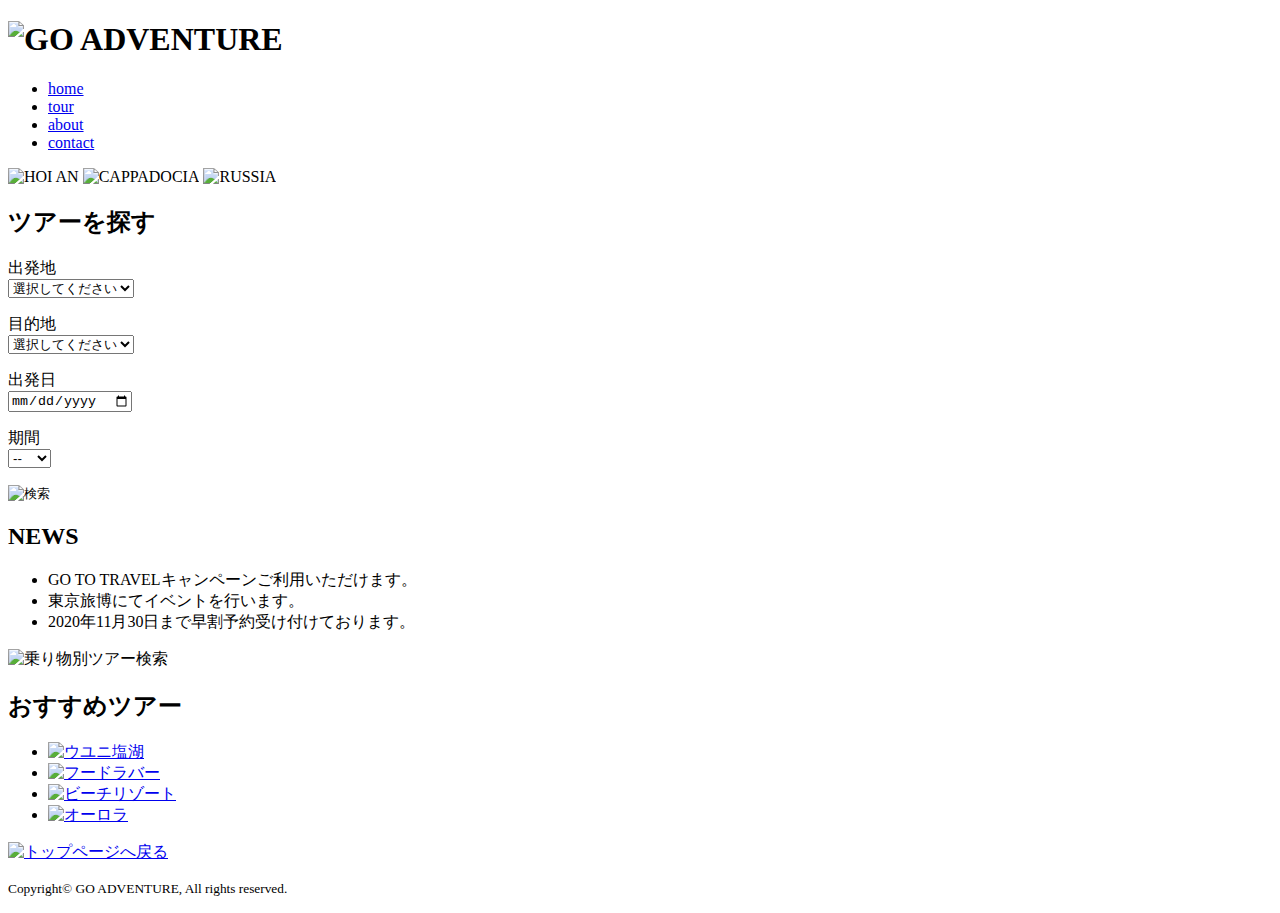
==== index.html @ 37e136d3 "Create index.html" ====
<!DOCTYPE html>
<html lang="ja">
<head>
<meta charset="utf-8">
<meta name="viewport" content="width=device-width,initial-scale=1">
<title>GO ADVENTURE 架空の旅行会社サイト</title>
<link rel="stylesheet" href="css/sample.css">
<link rel="stylesheet" href="https://cdn.jsdelivr.net/bxslider/4.2.12/jquery.bxslider.css">
<script src="https://ajax.googleapis.com/ajax/libs/jquery/3.1.1/jquery.min.js"></script>
<script src="https://cdn.jsdelivr.net/bxslider/4.2.12/jquery.bxslider.min.js"></script>

<script type="text/javascript">
        $(document).ready(function(){
            $('#slider').bxSlider({
                auto: true,
                pause: 5000,
            });
        });
</script>
</head>

<body>
    <header id="page-top">
        <div id="header_box">
            <h1><img src="sampleimage/logo.gif" alt="GO ADVENTURE"></h1>

            <nav>
                <ul class="navigation">
                    <li id="nav_home"><a href="#">home</a></li>
                    <li id="nav_tour"><a href="#">tour</a></li>
                    <li id="nav_about"><a href="#">about</a></li>
                    <li id="nav_contact"><a href="#">contact</a></li>
                </ul>
            </nav>
        </div>
    </header>
    
    <div id="contents">
        <div id="main_area">
            <div id="top">
            <div id="main">
                <div id="slider">
                    <img src="sampleimage/hoian.jpg" alt="HOI AN" id="mypic">
                    <img src="sampleimage/cappadocia.jpg" alt="CAPPADOCIA">
                    <img src="sampleimage/russia.jpg" alt="RUSSIA">
                </div>

               
            </div>
        
            <div id="search_area">
                <form action="#" id="search">
                    <h2>ツアーを探す</h2>
                    <div id="search_section">
                        <p>
                            <label>出発地<br>
                            <select name="departure" class="place_section dep_flight">
                                <option value="">選択してください</option>
                                <option value="tyo">東京</option>
                                <option value="osa">大阪</option>
                                <option value="sap">札幌</option>
                                <option value="hkt">福岡</option>
                            </select></label>
                        </p>
                        <p>
                            <label>目的地<br>
                            <select name="destination" class="place_section arrival_flight">
                                <option value="">選択してください</option>
                                <option value="a">アジア</option>
                                <option value="b">アメリカ</option>
                                <option value="c">ヨーロッパ</option>
                                <option value="d">アフリカ</option>
                            </select></label>
                        </p>
                        <p>
                            <label>出発日<br>
                            <input type="date">
                            </label>
                        </p>
                        <p>
                            <label>期間<br>
                            <select name="term" class="term_section">
                                <option value="">--</option>
                                <option value="1">1日</option>
                                <option value="2">2日</option>
                                <option value="3">3日</option>
                                <option value="4">4日</option>
                            </select>
                            </label>
                        </p>
                        <p class="search_button">
                            <input type="image" src="sampleimage/kensaku.png" alt="検索" width="130">
                        </p>
                    </div>
                </form>
            </div>
            </div>
        </div>
            <div id="information">
                <div id="info_box">
                 <section id="news">
                        <h2>NEWS</h2>
                        <ul id="news_info">
                            <li>GO TO TRAVELキャンペーンご利用いただけます。</li>
                            <li>東京旅博にてイベントを行います。</li>
                            <li>2020年11月30日まで早割予約受け付けております。</li>
                        </ul>
                    </section>
                    <aside>
                        <img src="sampleimage/icon.png" alt="乗り物別ツアー検索">
                    </aside>
                </div>
            </div>
                
        
            
            <div id="recommend">
                <div id="recommend_box">
                <section class="info">
                    <h2>おすすめツアー</h2>
                    <ul class="tours">
                        <li><a href="#"><img src="sampleimage/uyuni.jpg" alt="ウユニ塩湖"></a></li>
                        <li><a href="#"><img src="sampleimage/food.jpg" alt="フードラバー"></a></li>
                        <li><a href="#"><img src="sampleimage/beach.jpg" alt="ビーチリゾート"></a></li>
                        <li><a href="#"><img src="sampleimage/aurora.jpg" alt="オーロラ"></a></li>
                    </ul>
                </section>
                </div>
            </div>
            
        
    </div>
    
    <footer>
        <div class="footer_box">
            <p class="button_right"><a href="#page-top"><img src="sampleimage/pagetop.png" alt="トップページへ戻る"></a></p>
            <p class="copyright"><small>Copyright&copy; GO ADVENTURE, All rights reserved.</small></p>
        </div>
    </footer> 
</body>
</html>
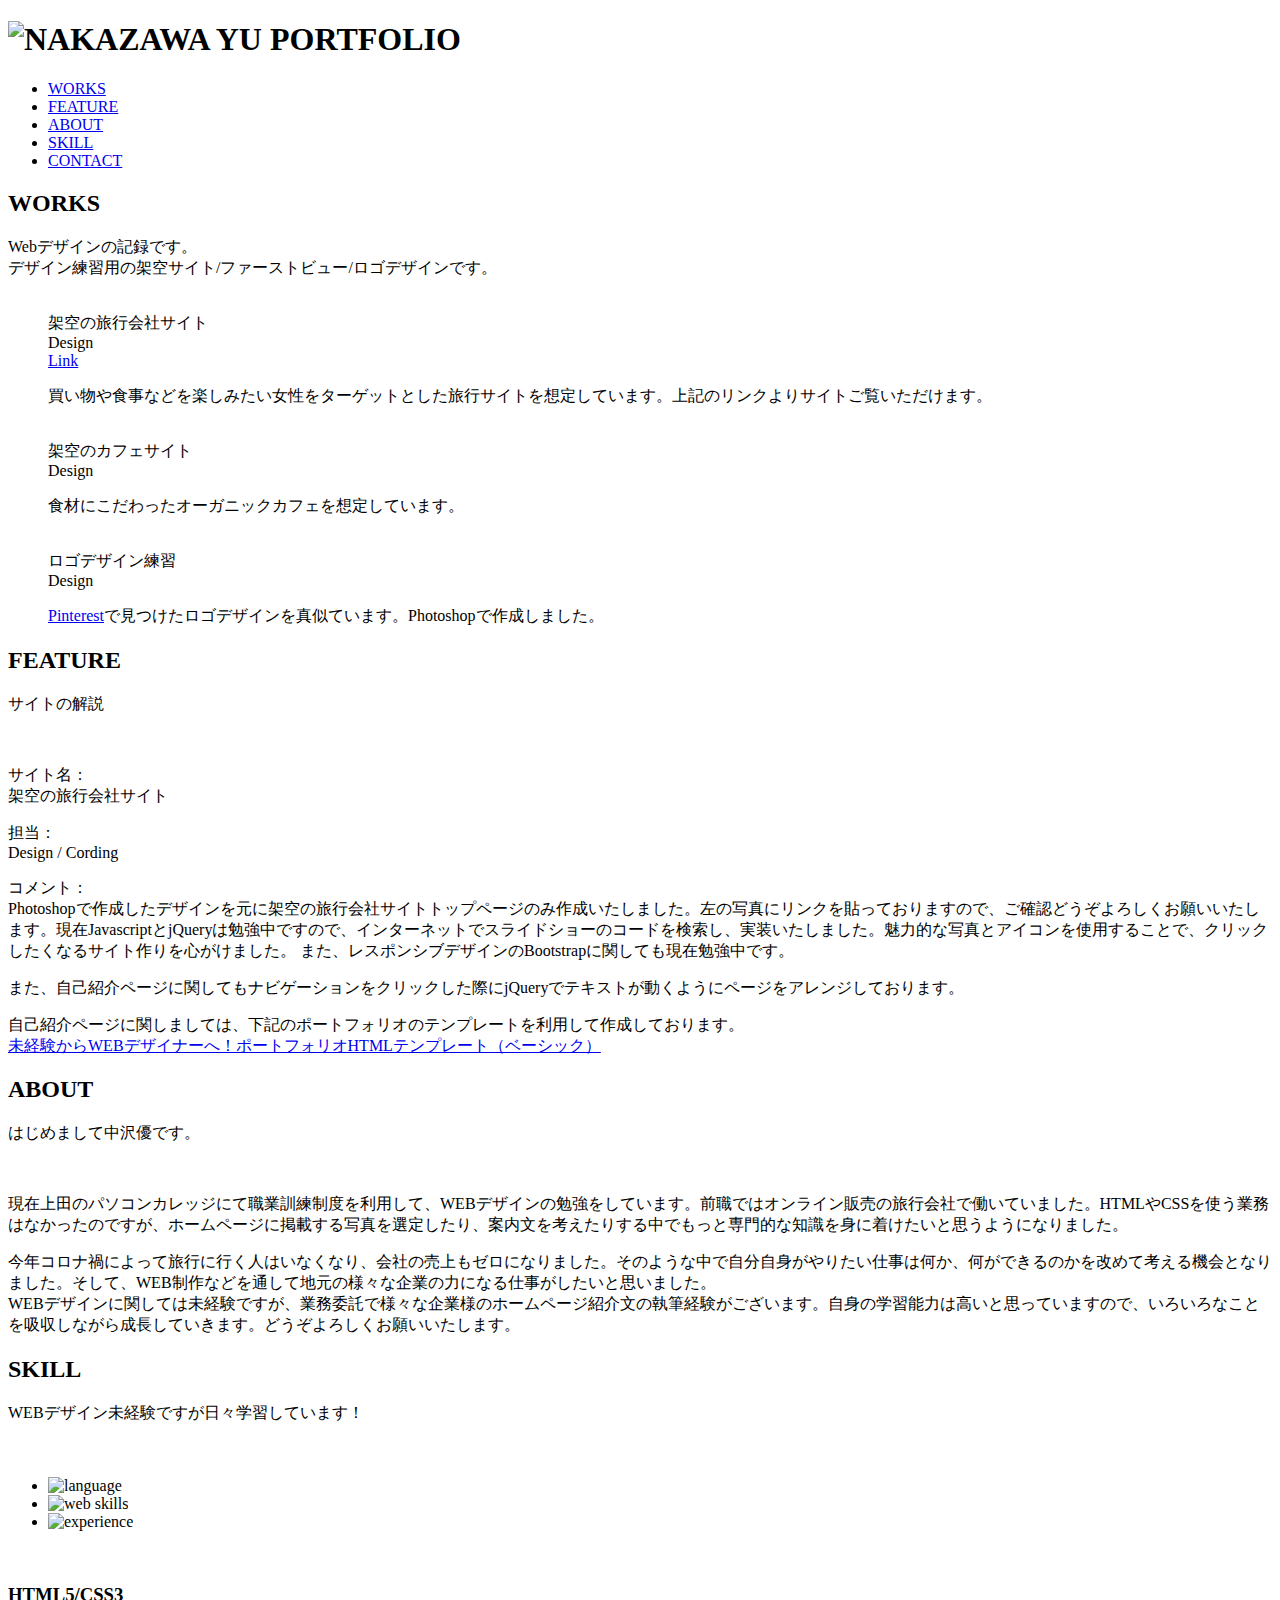
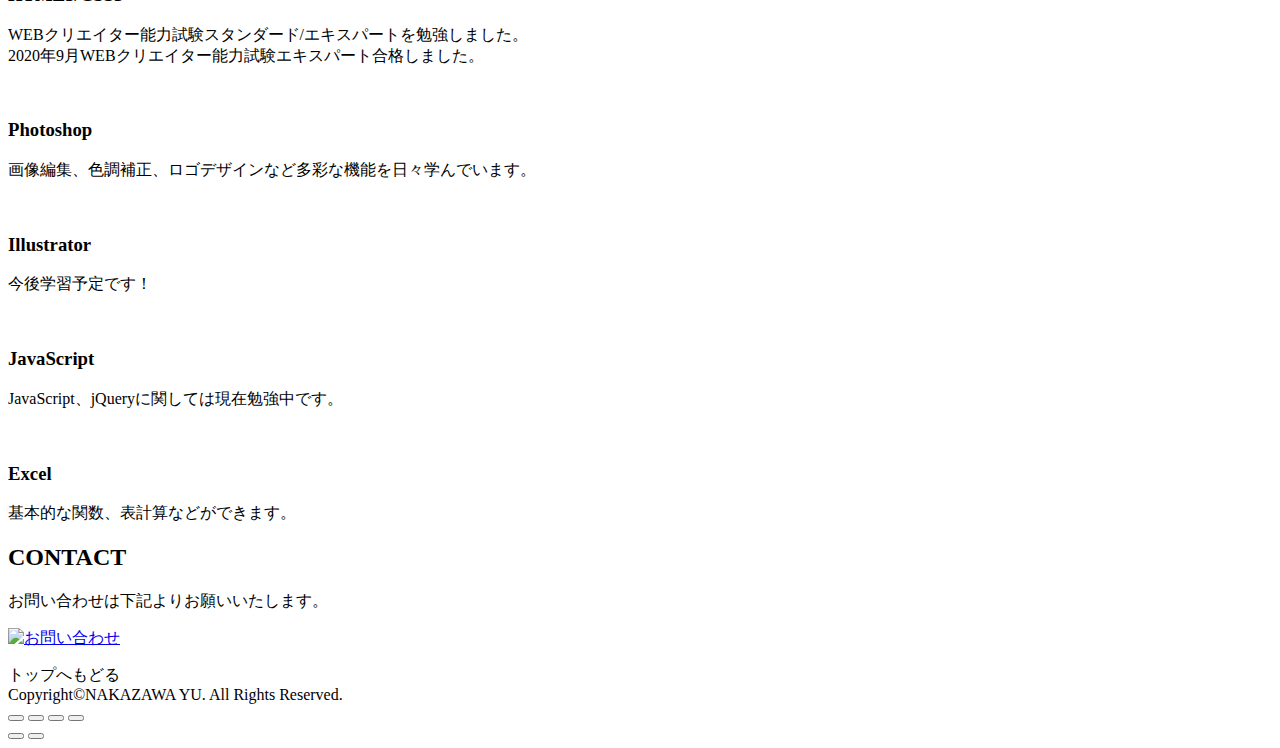
==== commit 5b9c47f8: "Create index.html" ====
--- a/index.html
+++ b/index.html
@@ -1,141 +1,373 @@
 <!DOCTYPE html>
-<html lang="ja">
+<html>
 <head>
-<meta charset="utf-8">
-<meta name="viewport" content="width=device-width,initial-scale=1">
-<title>GO ADVENTURE 架空の旅行会社サイト</title>
-<link rel="stylesheet" href="css/sample.css">
-<link rel="stylesheet" href="https://cdn.jsdelivr.net/bxslider/4.2.12/jquery.bxslider.css">
-<script src="https://ajax.googleapis.com/ajax/libs/jquery/3.1.1/jquery.min.js"></script>
-<script src="https://cdn.jsdelivr.net/bxslider/4.2.12/jquery.bxslider.min.js"></script>
-
-<script type="text/javascript">
-        $(document).ready(function(){
-            $('#slider').bxSlider({
-                auto: true,
-                pause: 5000,
-            });
-        });
-</script>
+  <meta charset="utf-8">
+  <meta name="viewport" content="width=device-width,initial-scale=1.0,user-scalable=no">
+  <meta property='og:type' content='website'>
+  <meta property='og:title' content='NAKAZAWA YU ポートフォリオ'>
+  <meta property='og:url' content='URLが入る'>
+  <meta property='og:description' content='NAKAZAWA YUのポートフォリオサイトです！'>
+  <meta property="og:image" content="img/ogp.png">
+  <meta name="description" content="NAKAZAWA YUのポートフォリオサイトです！" />
+  <title>NAKAZAWA YUのポートフォリオです</title>
+  <link href="https://fonts.googleapis.com/css?family=Open+Sans:700" rel="stylesheet">
+  <link href="css/reset.css" media="all" rel="stylesheet" type="text/css" />
+  <link href="css/photoswipe/photoswipe.css" media="all" rel="stylesheet" type="text/css" />
+  <link href="css/photoswipe/default-skin/default-skin.css" media="all" rel="stylesheet" type="text/css" />
+  <link href="css/style.css" media="all" rel="stylesheet" type="text/css" />
+  <link rel="shortcut icon" href="img/favicon.ico" />
+  <link rel=”canonical” href=”URLが入る” />
 </head>
 
 <body>
-    <header id="page-top">
-        <div id="header_box">
-            <h1><img src="sampleimage/logo.gif" alt="GO ADVENTURE"></h1>
-
-            <nav>
-                <ul class="navigation">
-                    <li id="nav_home"><a href="#">home</a></li>
-                    <li id="nav_tour"><a href="#">tour</a></li>
-                    <li id="nav_about"><a href="#">about</a></li>
-                    <li id="nav_contact"><a href="#">contact</a></li>
-                </ul>
-            </nav>
-        </div>
+  <div class="wrapper">
+    
+    <!-- .header -->
+    <header class="header">
+      <h1 class="logo">
+        <img src="img/portforio%20(1).jpg" alt="NAKAZAWA YU PORTFOLIO">
+      </h1>
+<!--
+        <div class="logo-title">TARYAMADA</div>
+        <div class="logo-subtitle">PORTFOLIO</div>
+-->
+      
     </header>
+    <!-- /.header -->
+
+    <!-- .gnav -->
+    <nav class="gnav" class="fixed">
+      <ul class="gnav-list">
+        <li class="gnav-item"><a class="gnav-link" href="#works-section" onclick="callTa('#works-section');">WORKS</a></li>
+        <li class="gnav-item"><a class="gnav-link" href="#feature-section" onclick="callTa('#feature-section');">FEATURE</a></li>
+        <li class="gnav-item"><a class="gnav-link" href="#about-section" onclick="callTa('#about-section');">ABOUT</a></li>
+        <li class="gnav-item"><a class="gnav-link" href="#skill-section" onclick="callTa('#skill-section');">SKILL</a></li>
+        <li class="gnav-item"><a class="gnav-link" href="#contact-section" onclick="callTa('#contact-section');">CONTACT</a></li>
+      </ul>
+    </nav>
+    <!-- /.gnav -->
+
     
-    <div id="contents">
-        <div id="main_area">
-            <div id="top">
-            <div id="main">
-                <div id="slider">
-                    <img src="sampleimage/hoian.jpg" alt="HOI AN" id="mypic">
-                    <img src="sampleimage/cappadocia.jpg" alt="CAPPADOCIA">
-                    <img src="sampleimage/russia.jpg" alt="RUSSIA">
-                </div>
-
-               
-            </div>
+<!--    <main class="content">-->
+
+      <!-- .works-section -->
+      <section class="works-section section" id="works-section">
+        <div class="inner">
+          <div class="section-heading">
+            <h2 class="heading-primary">WORKS</h2>
+          </div>
+          <div class="section-lead">
+            <p>Webデザインの記録です。<br>デザイン練習用の架空サイト/ファーストビュー/ロゴデザインです。</p>
+          </div>
+          <div class="section-body works">
+            <div class="works-list js-my-gallery">
+              <figure class="works-item">
+                <a href="img/works/design_1.jpg" data-size="1360x768" class="works-image-wrapper works-link hover-action">
+                  <img class="works-image lazyload fadein" src="img/placeholder4x3.png" data-src="img/works/design_1.jpg" 
+                    alt="" />
+                </a>
+                <figcaption class="works-body">
+                  <div class="works-title">架空の旅行会社サイト</div>
+                  <div class="works-text">Design</div>
+                   <div class="works-url"><a class="works-url-link" href="sample.html" target="_blank">Link</a>
+                  </div>
+                  <p>買い物や食事などを楽しみたい女性をターゲットとした旅行サイトを想定しています。上記のリンクよりサイトご覧いただけます。</p>
+                </figcaption>
+              </figure>
+              <figure class="works-item">
+                <a href="img/works/design_2.jpg" data-size="1360x768"
+                  class="works-image-wrapper works-link hover-action">
+                  <img class="works-image lazyload fadein" src="img/placeholder4x3.png"
+                    data-src="img/works/design_2.jpg" alt="" />
+                </a>
+                <figcaption class="works-body">
+                  <div class="works-title">架空のカフェサイト</div>
+                  <div class="works-text">Design</div>
+                  <p>食材にこだわったオーガニックカフェを想定しています。</p>
+                </figcaption>
+              </figure>
+              <figure class="works-item">
+                <a href="img/works/logo-design.png" data-size="2000x2000"
+                  class="works-image-wrapper works-link hover-action">
+                  <img class="works-image lazyload fadein" src="img/placeholder4x3.png"
+                    data-src="img/works/logo-design.png" alt="" />
+                </a>
+                <figcaption class="works-body">
+                  <div class="works-title">ロゴデザイン練習</div>
+                  <div class="works-text">Design</div>
+                  <p><a href="https://www.pinterest.jp/pin/800796377486354949/" target="_blank">Pinterest</a>で見つけたロゴデザインを真似ています。Photoshopで作成しました。</p>
+                </figcaption>
+              </figure>
+              
+            </div>
+          </div>
+        </div>
+      </section>
+      <!-- /.works-section -->
+
+      <!-- .feature-section -->
+      <section class="feature-section section" id="feature-section">
+        <div class="inner">
+          <div class="section-heading">
+            <h2 class="heading-primary">FEATURE</h2>
+          </div>
+          <div class="section-lead">
+            <p>サイトの解説</p>
+          </div>
+          <div class="section-body feature">
+            <div class="feature-item">
+              <div class="feature-image-wrapper">
+                  <a href="sample.html" target="_blank" class="hover-action">
+                  <img clas="feature-image"
+                       src="img/feature/featurecaption.jpg" alt=""></a>
+              </div>
+              <div class="feature-body">
+                <p>
+                  <span class="text-bold">サイト名：</span><br>架空の旅行会社サイト</p>
+                <p><span class="text-bold">担当：</span><br>Design / Cording </p>
+                <p><span class="text-bold">コメント：</span><br>
+                    Photoshopで作成したデザインを元に架空の旅行会社サイトトップページのみ作成いたしました。左の写真にリンクを貼っておりますので、ご確認どうぞよろしくお願いいたします。現在JavascriptとjQueryは勉強中ですので、インターネットでスライドショーのコードを検索し、実装いたしました。魅力的な写真とアイコンを使用することで、クリックしたくなるサイト作りを心がけました。
+                    また、レスポンシブデザインのBootstrapに関しても現在勉強中です。</p>
+                <p>また、自己紹介ページに関してもナビゲーションをクリックした際にjQueryでテキストが動くようにページをアレンジしております。</p>
+                    
+                <p>自己紹介ページに関しましては、下記のポートフォリオのテンプレートを利用して作成しております。
+                <br>
+                <a class="template" href="https://webdesigner-go.com/template/portfolio-02/" target="_blank">未経験からWEBデザイナーへ！ポートフォリオHTMLテンプレート（ベーシック）</a></p>
+              </div>
+            </div>
+          </div>
+        </div>
+      </section>
+      <!-- /.feature-section -->
+
+      <!-- .about-section -->
+      <section class="about-section section" id="about-section">
+        <div class="inner">
+          <div class="section-heading">
+            <h2 class="heading-primary">ABOUT</h2>
+          </div>
+          <div class="section-lead">
+            <p>はじめまして中沢優です。</p>
+          </div>
+          <div class="section-body about">
+            <div class="about-item">
+              <div class="about-image-wrapper">
+                <img class="about-image lazyload fadein" data-src="img/about/about.jpg" alt="">
+              </div>
+              <div class="about-body">
+                <p>現在上田のパソコンカレッジにて職業訓練制度を利用して、WEBデザインの勉強をしています。前職ではオンライン販売の旅行会社で働いていました。HTMLやCSSを使う業務はなかったのですが、ホームページに掲載する写真を選定したり、案内文を考えたりする中でもっと専門的な知識を身に着けたいと思うようになりました。</p>
+                <p>今年コロナ禍によって旅行に行く人はいなくなり、会社の売上もゼロになりました。そのような中で自分自身がやりたい仕事は何か、何ができるのかを改めて考える機会となりました。そして、WEB制作などを通して地元の様々な企業の力になる仕事がしたいと思いました。<br>WEBデザインに関しては未経験ですが、業務委託で様々な企業様のホームページ紹介文の執筆経験がございます。自身の学習能力は高いと思っていますので、いろいろなことを吸収しながら成長していきます。どうぞよろしくお願いいたします。</p>
+              </div>
+            </div>
+          </div>
+        </div>
+      </section>
+      <!-- /.about-section -->
+
+      <!-- .skill-section -->
+      <section class="skill-section section" id="skill-section">
+        <div class="inner">
+          <div class="section-heading">
+            <h2 class="heading-primary">SKILL</h2>
+          </div>
+          <div class="section-lead">
+            <p>WEBデザイン未経験ですが日々学習しています！</p>
+        　<ul class="skillnote">
+            <li><img src="img/skill/skill_language.png" alt="language" width="300" height="473"></li>
+            <li><img src="img/skill/skill_web2.png" alt="web skills" width="300" height="473"></li>
+            <li><img src="img/skill/skill_experience.png" alt="experience" width="300" height="473"></li>
+          </ul>
+          </div>
+          <div class="section-body skill">
+            <div class="skill-list">
+              <div class="skill-item">
+                <div class="skill-image-wrapper">
+                  <img class="skill-image" src="img/skill/html.gif" alt="">
+                </div>
+                <div class="skill-body">
+                  <h3 class="skill-title">HTML5/CSS3</h3>
+                  <div class="skill-rating rating">
+                    <div class="rate rate2"></div>
+                  </div>
+                  <p>WEBクリエイター能力試験スタンダード/エキスパートを勉強しました。<br>2020年9月WEBクリエイター能力試験エキスパート合格しました。</p>
+                </div>
+              </div>
+             
+              <div class="skill-item">
+                <div class="skill-image-wrapper">
+                  <img class="skill-image" src="img/skill/ps.gif" alt="">
+                </div>
+                <div class="skill-body">
+                  <h3 class="skill-title">Photoshop</h3>
+                  <div class="skill-rating rating">
+                    <div class="rate rate3"></div>
+                  </div>
+                  <p>画像編集、色調補正、ロゴデザインなど多彩な機能を日々学んでいます。</p>
+                </div>
+              </div>
+              <div class="skill-item">
+                <div class="skill-image-wrapper">
+                  <img class="skill-image" src="img/skill/ai.gif" alt="">
+                </div>
+                <div class="skill-body">
+                  <h3 class="skill-title">Illustrator</h3>
+                  <div class="skill-rating rating">
+                    <div class="rate rate0"></div>
+                  </div>
+                  <p>今後学習予定です！</p>
+                </div>
+              </div>
+              <div class="skill-item">
+                <div class="skill-image-wrapper">
+                  <img class="skill-image" src="img/skill/js.gif" alt="">
+                </div>
+                <div class="skill-body">
+                  <h3 class="skill-title">JavaScript</h3>
+                  <div class="skill-rating rating">
+                    <div class="rate rate0"></div>
+                  </div>
+                  <p>JavaScript、jQueryに関しては現在勉強中です。</p>
+                </div>
+              </div>
+              <div class="skill-item">
+                <div class="skill-image-wrapper">
+                  <img class="skill-image" src="img/skill/excel.gif" alt="">
+                </div>
+                <div class="skill-body">
+                  <h3 class="skill-title">Excel</h3>
+                  <div class="skill-rating rating">
+                    <div class="rate rate3"></div>
+                  </div>
+                  <p>基本的な関数、表計算などができます。</p>
+                </div>
+              </div>
+            </div>
+          </div>
+        </div>
+      </section>
+      <!-- /.skill-section -->
+
+      <!-- .contact-section -->
+      <section class="contact-section section" id="contact-section">
+<!--        <div class="inner">-->
+          <div class="section-heading">
+            <h2 class="heading-primary">CONTACT</h2>
+          </div>
+          <div class="section-lead">
+            <p>お問い合わせは下記よりお願いいたします。</p>
+          </div>
+          <div class="contact-body contact">
+            <p><a href="contact.html" target="_blank"><img src="img/contact/mail.gif" alt="お問い合わせ" class="contact-item"></a></p>
+         </div>
+      </section>
+      <!-- /.contact-section -->
+
+
+    <!-- .footer -->
+    <footer class="footer">
+      <div class="page-top" id="js-page-top">
+        トップへもどる
+      </div>
+      <div class="inner">
+        <div class="copyright">Copyright&copy;NAKAZAWA YU. All Rights Reserved.</div>
+      </div>
+    </footer>
+    <!-- /.footer -->
+
+
+  <!-- 下記はPhotoswipeプラグイン用 -->
+  <!-- Root element of PhotoSwipe. Must have class pswp. -->
+  <div class="pswp" tabindex="-1" role="dialog" aria-hidden="true">
+
+    <!-- Background of PhotoSwipe.
+       It's a separate element as animating opacity is faster than rgba(). -->
+    <div class="pswp__bg"></div>
+
+    <!-- Slides wrapper with overflow:hidden. -->
+    <div class="pswp__scroll-wrap">
+
+      <!-- Container that holds slides.
+          PhotoSwipe keeps only 3 of them in the DOM to save memory.
+          Don't modify these 3 pswp__item elements, data is added later on. -->
+      <div class="pswp__container">
+        <div class="pswp__item"></div>
+        <div class="pswp__item"></div>
+        <div class="pswp__item"></div>
+      </div>
+
+      <!-- Default (PhotoSwipeUI_Default) interface on top of sliding area. Can be changed. -->
+      <div class="pswp__ui pswp__ui--hidden">
+
+        <div class="pswp__top-bar">
+
+          <!--  Controls are self-explanatory. Order can be changed. -->
+
+          <div class="pswp__counter"></div>
+
+          <button class="pswp__button pswp__button--close" title="Close (Esc)"></button>
+
+          <button class="pswp__button pswp__button--share" title="Share"></button>
+
+          <button class="pswp__button pswp__button--fs" title="Toggle fullscreen"></button>
+
+          <button class="pswp__button pswp__button--zoom" title="Zoom in/out"></button>
+
+          <!-- Preloader demo https://codepen.io/dimsemenov/pen/yyBWoR -->
+          <!-- element will get class pswp__preloader--active when preloader is running -->
+          <div class="pswp__preloader">
+            <div class="pswp__preloader__icn">
+              <div class="pswp__preloader__cut">
+                <div class="pswp__preloader__donut"></div>
+              </div>
+            </div>
+          </div>
+        </div>
+
+        <div class="pswp__share-modal pswp__share-modal--hidden pswp__single-tap">
+          <div class="pswp__share-tooltip"></div>
+        </div>
+
+        <button class="pswp__button pswp__button--arrow--left" title="Previous (arrow left)">
+        </button>
+
+        <button class="pswp__button pswp__button--arrow--right" title="Next (arrow right)">
+        </button>
+
+        <div class="pswp__caption">
+          <div class="pswp__caption__center"></div>
+        </div>
+
+      </div>
+
+    </div>
+
+  </div>
+</div>       
+
+  <script src="https://ajax.googleapis.com/ajax/libs/jquery/3.5.1/jquery.min.js"></script>
+  <script type='text/javascript' src="js/photoswipe/photoswipe.min.js"></script>
+  <script type='text/javascript' src="js/photoswipe/photoswipe-ui-default.js"></script>
+  <script type='text/javascript' src="js/photoswipe/photoswipe-setup.js"></script>
+  <script type='text/javascript' src="js/lazysizes/lazysizes.min.js"></script>
+  <script type='text/javascript' src="js/script.js"></script>
+    
+    
+    <script type="text/javascript" src="js2/jquery.transit.js"></script>
+    <script type="text/javascript" src="js2/jquery.textFx.js"></script>
+    <script type="text/javascript" src="js2/fx.js"></script>
+    <script>
         
-            <div id="search_area">
-                <form action="#" id="search">
-                    <h2>ツアーを探す</h2>
-                    <div id="search_section">
-                        <p>
-                            <label>出発地<br>
-                            <select name="departure" class="place_section dep_flight">
-                                <option value="">選択してください</option>
-                                <option value="tyo">東京</option>
-                                <option value="osa">大阪</option>
-                                <option value="sap">札幌</option>
-                                <option value="hkt">福岡</option>
-                            </select></label>
-                        </p>
-                        <p>
-                            <label>目的地<br>
-                            <select name="destination" class="place_section arrival_flight">
-                                <option value="">選択してください</option>
-                                <option value="a">アジア</option>
-                                <option value="b">アメリカ</option>
-                                <option value="c">ヨーロッパ</option>
-                                <option value="d">アフリカ</option>
-                            </select></label>
-                        </p>
-                        <p>
-                            <label>出発日<br>
-                            <input type="date">
-                            </label>
-                        </p>
-                        <p>
-                            <label>期間<br>
-                            <select name="term" class="term_section">
-                                <option value="">--</option>
-                                <option value="1">1日</option>
-                                <option value="2">2日</option>
-                                <option value="3">3日</option>
-                                <option value="4">4日</option>
-                            </select>
-                            </label>
-                        </p>
-                        <p class="search_button">
-                            <input type="image" src="sampleimage/kensaku.png" alt="検索" width="130">
-                        </p>
-                    </div>
-                </form>
-            </div>
-            </div>
-        </div>
-            <div id="information">
-                <div id="info_box">
-                 <section id="news">
-                        <h2>NEWS</h2>
-                        <ul id="news_info">
-                            <li>GO TO TRAVELキャンペーンご利用いただけます。</li>
-                            <li>東京旅博にてイベントを行います。</li>
-                            <li>2020年11月30日まで早割予約受け付けております。</li>
-                        </ul>
-                    </section>
-                    <aside>
-                        <img src="sampleimage/icon.png" alt="乗り物別ツアー検索">
-                    </aside>
-                </div>
-            </div>
-                
+//        function callTa(str){
+//            var s=str+' h2';
+//            setTimeout($(s).textFx({    
+//                    type: 'slideIn',
+//                    iChar: 10,
+//                    iAnim: '1500',
+//                    direction: 'top'       
+//                }), 800);
+//        }
+    </script>
         
-            
-            <div id="recommend">
-                <div id="recommend_box">
-                <section class="info">
-                    <h2>おすすめツアー</h2>
-                    <ul class="tours">
-                        <li><a href="#"><img src="sampleimage/uyuni.jpg" alt="ウユニ塩湖"></a></li>
-                        <li><a href="#"><img src="sampleimage/food.jpg" alt="フードラバー"></a></li>
-                        <li><a href="#"><img src="sampleimage/beach.jpg" alt="ビーチリゾート"></a></li>
-                        <li><a href="#"><img src="sampleimage/aurora.jpg" alt="オーロラ"></a></li>
-                    </ul>
-                </section>
-                </div>
-            </div>
-            
-        
-    </div>
-    
-    <footer>
-        <div class="footer_box">
-            <p class="button_right"><a href="#page-top"><img src="sampleimage/pagetop.png" alt="トップページへ戻る"></a></p>
-            <p class="copyright"><small>Copyright&copy; GO ADVENTURE, All rights reserved.</small></p>
-        </div>
-    </footer> 
+
 </body>
 </html>
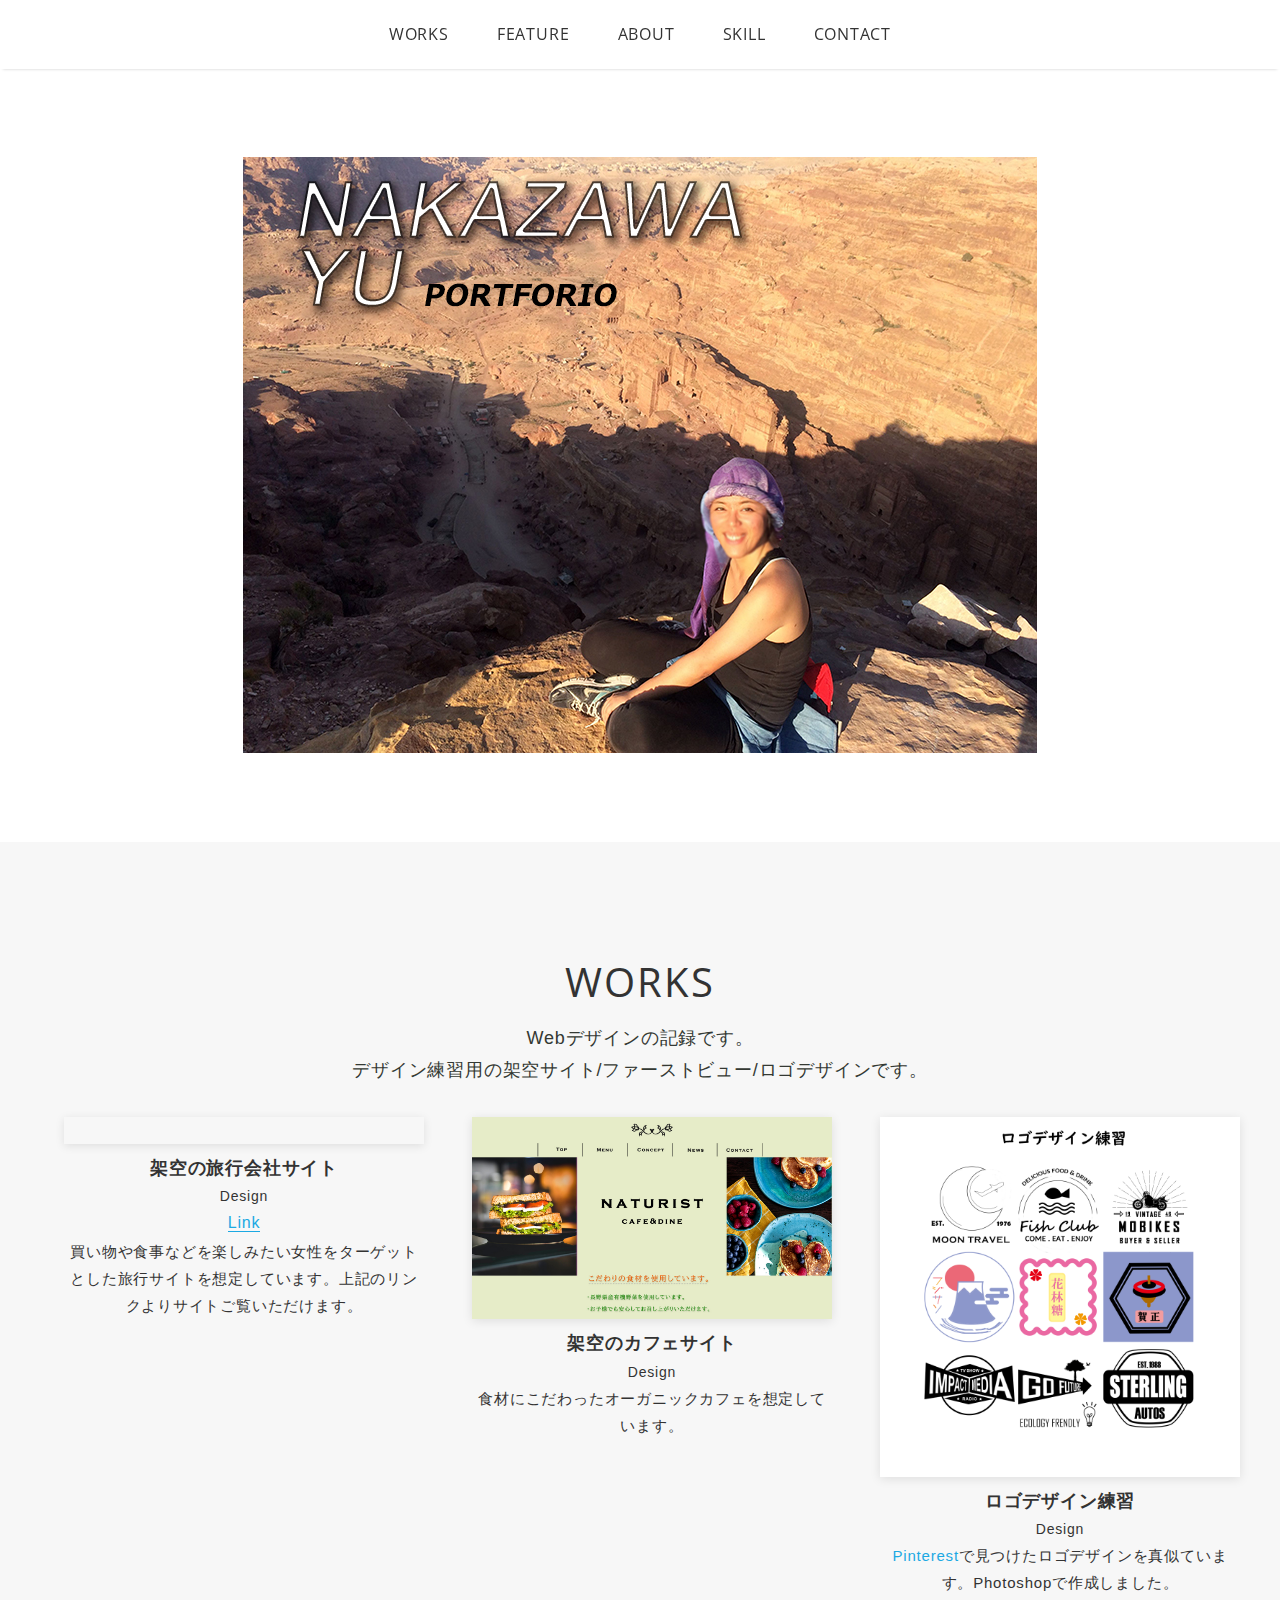
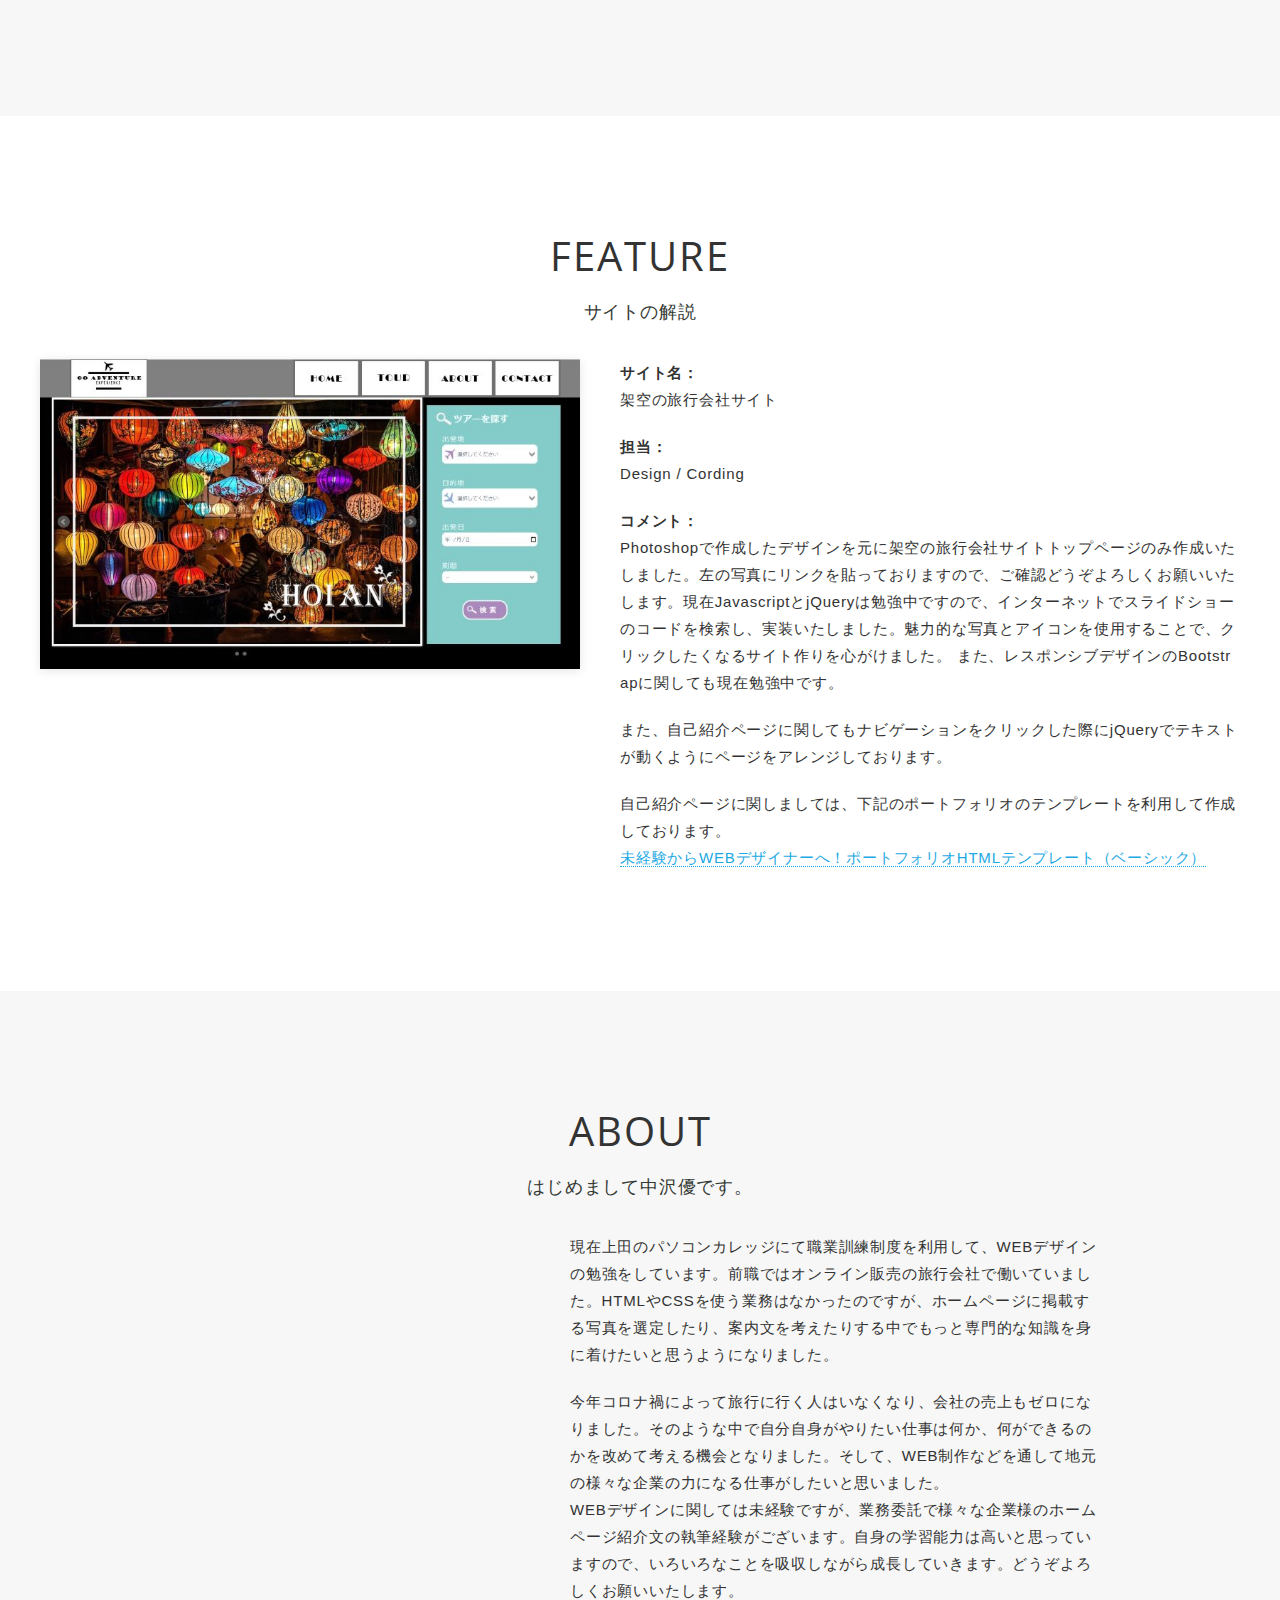
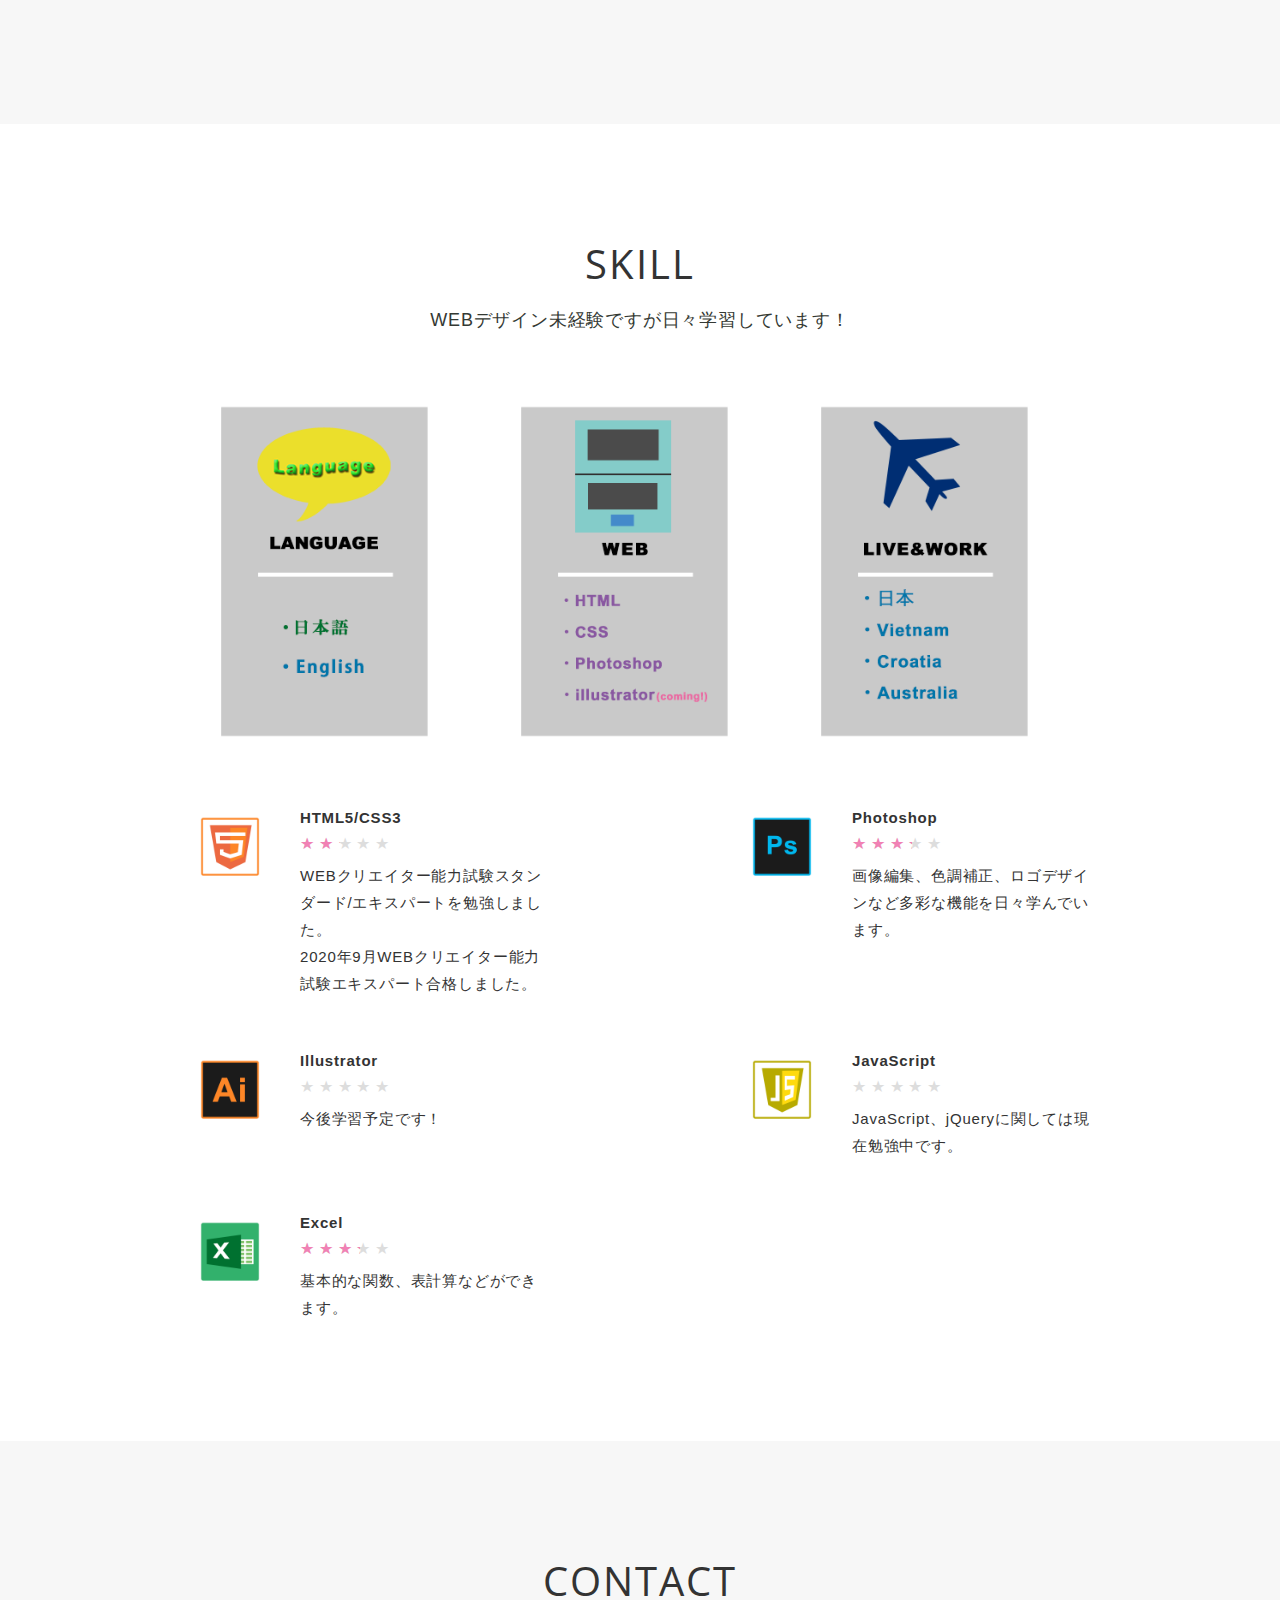
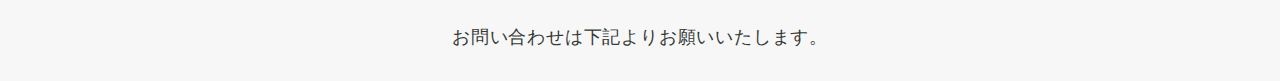
==== commit a1ffabcd: "Update index.html" ====
--- a/index.html
+++ b/index.html
@@ -27,10 +27,6 @@
       <h1 class="logo">
         <img src="img/portforio%20(1).jpg" alt="NAKAZAWA YU PORTFOLIO">
       </h1>
-<!--
-        <div class="logo-title">TARYAMADA</div>
-        <div class="logo-subtitle">PORTFOLIO</div>
--->
       
     </header>
     <!-- /.header -->
--- a/css/photoswipe/photoswipe.css
+++ b/css/photoswipe/photoswipe.css
@@ -0,0 +1,179 @@
+/*! PhotoSwipe main CSS by Dmitry Semenov | photoswipe.com | MIT license */
+/*
+	Styles for basic PhotoSwipe functionality (sliding area, open/close transitions)
+*/
+/* pswp = photoswipe */
+.pswp {
+  display: none;
+  position: absolute;
+  width: 100%;
+  height: 100%;
+  left: 0;
+  top: 0;
+  overflow: hidden;
+  -ms-touch-action: none;
+  touch-action: none;
+  z-index: 1500;
+  -webkit-text-size-adjust: 100%;
+  /* create separate layer, to avoid paint on window.onscroll in webkit/blink */
+  -webkit-backface-visibility: hidden;
+  outline: none; }
+  .pswp * {
+    -webkit-box-sizing: border-box;
+            box-sizing: border-box; }
+  .pswp img {
+    max-width: none; }
+
+/* style is added when JS option showHideOpacity is set to true */
+.pswp--animate_opacity {
+  /* 0.001, because opacity:0 doesn't trigger Paint action, which causes lag at start of transition */
+  opacity: 0.001;
+  will-change: opacity;
+  /* for open/close transition */
+  -webkit-transition: opacity 333ms cubic-bezier(0.4, 0, 0.22, 1);
+          transition: opacity 333ms cubic-bezier(0.4, 0, 0.22, 1); }
+
+.pswp--open {
+  display: block; }
+
+.pswp--zoom-allowed .pswp__img {
+  /* autoprefixer: off */
+  cursor: -webkit-zoom-in;
+  cursor: -moz-zoom-in;
+  cursor: zoom-in; }
+
+.pswp--zoomed-in .pswp__img {
+  /* autoprefixer: off */
+  cursor: -webkit-grab;
+  cursor: -moz-grab;
+  cursor: grab; }
+
+.pswp--dragging .pswp__img {
+  /* autoprefixer: off */
+  cursor: -webkit-grabbing;
+  cursor: -moz-grabbing;
+  cursor: grabbing; }
+
+/*
+	Background is added as a separate element.
+	As animating opacity is much faster than animating rgba() background-color.
+*/
+.pswp__bg {
+  position: absolute;
+  left: 0;
+  top: 0;
+  width: 100%;
+  height: 100%;
+  background: #000;
+  opacity: 0;
+  -webkit-transform: translateZ(0);
+          transform: translateZ(0);
+  -webkit-backface-visibility: hidden;
+  will-change: opacity; }
+
+.pswp__scroll-wrap {
+  position: absolute;
+  left: 0;
+  top: 0;
+  width: 100%;
+  height: 100%;
+  overflow: hidden; }
+
+.pswp__container,
+.pswp__zoom-wrap {
+  -ms-touch-action: none;
+  touch-action: none;
+  position: absolute;
+  left: 0;
+  right: 0;
+  top: 0;
+  bottom: 0; }
+
+/* Prevent selection and tap highlights */
+.pswp__container,
+.pswp__img {
+  -webkit-user-select: none;
+  -moz-user-select: none;
+  -ms-user-select: none;
+      user-select: none;
+  -webkit-tap-highlight-color: transparent;
+  -webkit-touch-callout: none; }
+
+.pswp__zoom-wrap {
+  position: absolute;
+  width: 100%;
+  -webkit-transform-origin: left top;
+  -ms-transform-origin: left top;
+  transform-origin: left top;
+  /* for open/close transition */
+  -webkit-transition: -webkit-transform 333ms cubic-bezier(0.4, 0, 0.22, 1);
+          transition: transform 333ms cubic-bezier(0.4, 0, 0.22, 1); }
+
+.pswp__bg {
+  will-change: opacity;
+  /* for open/close transition */
+  -webkit-transition: opacity 333ms cubic-bezier(0.4, 0, 0.22, 1);
+          transition: opacity 333ms cubic-bezier(0.4, 0, 0.22, 1); }
+
+.pswp--animated-in .pswp__bg,
+.pswp--animated-in .pswp__zoom-wrap {
+  -webkit-transition: none;
+  transition: none; }
+
+.pswp__container,
+.pswp__zoom-wrap {
+  -webkit-backface-visibility: hidden; }
+
+.pswp__item {
+  position: absolute;
+  left: 0;
+  right: 0;
+  top: 0;
+  bottom: 0;
+  overflow: hidden; }
+
+.pswp__img {
+  position: absolute;
+  width: auto;
+  height: auto;
+  top: 0;
+  left: 0; }
+
+/*
+	stretched thumbnail or div placeholder element (see below)
+	style is added to avoid flickering in webkit/blink when layers overlap
+*/
+.pswp__img--placeholder {
+  -webkit-backface-visibility: hidden; }
+
+/*
+	div element that matches size of large image
+	large image loads on top of it
+*/
+.pswp__img--placeholder--blank {
+  background: #222; }
+
+.pswp--ie .pswp__img {
+  width: 100% !important;
+  height: auto !important;
+  left: 0;
+  top: 0; }
+
+/*
+	Error message appears when image is not loaded
+	(JS option errorMsg controls markup)
+*/
+.pswp__error-msg {
+  position: absolute;
+  left: 0;
+  top: 50%;
+  width: 100%;
+  text-align: center;
+  font-size: 14px;
+  line-height: 16px;
+  margin-top: -8px;
+  color: #CCC; }
+
+.pswp__error-msg a {
+  color: #CCC;
+  text-decoration: underline; }
--- a/css/photoswipe/default-skin/default-skin.css
+++ b/css/photoswipe/default-skin/default-skin.css
@@ -0,0 +1,482 @@
+/*! PhotoSwipe Default UI CSS by Dmitry Semenov | photoswipe.com | MIT license */
+/*
+
+	Contents:
+
+	1. Buttons
+	2. Share modal and links
+	3. Index indicator ("1 of X" counter)
+	4. Caption
+	5. Loading indicator
+	6. Additional styles (root element, top bar, idle state, hidden state, etc.)
+
+*/
+/*
+	
+	1. Buttons
+
+ */
+/* <button> css reset */
+.pswp__button {
+  width: 44px;
+  height: 44px;
+  position: relative;
+  background: none;
+  cursor: pointer;
+  overflow: visible;
+  -webkit-appearance: none;
+  display: block;
+  border: 0;
+  padding: 0;
+  margin: 0;
+  float: right;
+  opacity: 0.75;
+  -webkit-transition: opacity 0.2s;
+          transition: opacity 0.2s;
+  -webkit-box-shadow: none;
+          box-shadow: none; }
+  .pswp__button:focus, .pswp__button:hover {
+    opacity: 1; }
+  .pswp__button:active {
+    outline: none;
+    opacity: 0.9; }
+  .pswp__button::-moz-focus-inner {
+    padding: 0;
+    border: 0; }
+
+/* pswp__ui--over-close class it added when mouse is over element that should close gallery */
+.pswp__ui--over-close .pswp__button--close {
+  opacity: 1; }
+
+.pswp__button,
+.pswp__button--arrow--left:before,
+.pswp__button--arrow--right:before {
+  background: url(default-skin.png) 0 0 no-repeat;
+  background-size: 264px 88px;
+  width: 44px;
+  height: 44px; }
+
+@media (-webkit-min-device-pixel-ratio: 1.1), (-webkit-min-device-pixel-ratio: 1.09375), (min-resolution: 105dpi), (min-resolution: 1.1dppx) {
+  /* Serve SVG sprite if browser supports SVG and resolution is more than 105dpi */
+  .pswp--svg .pswp__button,
+  .pswp--svg .pswp__button--arrow--left:before,
+  .pswp--svg .pswp__button--arrow--right:before {
+    background-image: url(default-skin.svg); }
+  .pswp--svg .pswp__button--arrow--left,
+  .pswp--svg .pswp__button--arrow--right {
+    background: none; } }
+
+.pswp__button--close {
+  background-position: 0 -44px; }
+
+.pswp__button--share {
+  background-position: -44px -44px; }
+
+.pswp__button--fs {
+  display: none; }
+
+.pswp--supports-fs .pswp__button--fs {
+  display: block; }
+
+.pswp--fs .pswp__button--fs {
+  background-position: -44px 0; }
+
+.pswp__button--zoom {
+  display: none;
+  background-position: -88px 0; }
+
+.pswp--zoom-allowed .pswp__button--zoom {
+  display: block; }
+
+.pswp--zoomed-in .pswp__button--zoom {
+  background-position: -132px 0; }
+
+/* no arrows on touch screens */
+.pswp--touch .pswp__button--arrow--left,
+.pswp--touch .pswp__button--arrow--right {
+  visibility: hidden; }
+
+/*
+	Arrow buttons hit area
+	(icon is added to :before pseudo-element)
+*/
+.pswp__button--arrow--left,
+.pswp__button--arrow--right {
+  background: none;
+  top: 50%;
+  margin-top: -50px;
+  width: 70px;
+  height: 100px;
+  position: absolute; }
+
+.pswp__button--arrow--left {
+  left: 0; }
+
+.pswp__button--arrow--right {
+  right: 0; }
+
+.pswp__button--arrow--left:before,
+.pswp__button--arrow--right:before {
+  content: '';
+  top: 35px;
+  background-color: rgba(0, 0, 0, 0.3);
+  height: 30px;
+  width: 32px;
+  position: absolute; }
+
+.pswp__button--arrow--left:before {
+  left: 6px;
+  background-position: -138px -44px; }
+
+.pswp__button--arrow--right:before {
+  right: 6px;
+  background-position: -94px -44px; }
+
+/*
+
+	2. Share modal/popup and links
+
+ */
+.pswp__counter,
+.pswp__share-modal {
+  -webkit-user-select: none;
+  -moz-user-select: none;
+  -ms-user-select: none;
+      user-select: none; }
+
+.pswp__share-modal {
+  display: block;
+  background: rgba(0, 0, 0, 0.5);
+  width: 100%;
+  height: 100%;
+  top: 0;
+  left: 0;
+  padding: 10px;
+  position: absolute;
+  z-index: 1600;
+  opacity: 0;
+  -webkit-transition: opacity 0.25s ease-out;
+          transition: opacity 0.25s ease-out;
+  -webkit-backface-visibility: hidden;
+  will-change: opacity; }
+
+.pswp__share-modal--hidden {
+  display: none; }
+
+.pswp__share-tooltip {
+  z-index: 1620;
+  position: absolute;
+  background: #FFF;
+  top: 56px;
+  border-radius: 2px;
+  display: block;
+  width: auto;
+  right: 44px;
+  -webkit-box-shadow: 0 2px 5px rgba(0, 0, 0, 0.25);
+          box-shadow: 0 2px 5px rgba(0, 0, 0, 0.25);
+  -webkit-transform: translateY(6px);
+      -ms-transform: translateY(6px);
+          transform: translateY(6px);
+  -webkit-transition: -webkit-transform 0.25s;
+          transition: transform 0.25s;
+  -webkit-backface-visibility: hidden;
+  will-change: transform; }
+  .pswp__share-tooltip a {
+    display: block;
+    padding: 8px 12px;
+    color: #000;
+    text-decoration: none;
+    font-size: 14px;
+    line-height: 18px; }
+    .pswp__share-tooltip a:hover {
+      text-decoration: none;
+      color: #000; }
+    .pswp__share-tooltip a:first-child {
+      /* round corners on the first/last list item */
+      border-radius: 2px 2px 0 0; }
+    .pswp__share-tooltip a:last-child {
+      border-radius: 0 0 2px 2px; }
+
+.pswp__share-modal--fade-in {
+  opacity: 1; }
+  .pswp__share-modal--fade-in .pswp__share-tooltip {
+    -webkit-transform: translateY(0);
+        -ms-transform: translateY(0);
+            transform: translateY(0); }
+
+/* increase size of share links on touch devices */
+.pswp--touch .pswp__share-tooltip a {
+  padding: 16px 12px; }
+
+a.pswp__share--facebook:before {
+  content: '';
+  display: block;
+  width: 0;
+  height: 0;
+  position: absolute;
+  top: -12px;
+  right: 15px;
+  border: 6px solid transparent;
+  border-bottom-color: #FFF;
+  -webkit-pointer-events: none;
+  -moz-pointer-events: none;
+  pointer-events: none; }
+
+a.pswp__share--facebook:hover {
+  background: #3E5C9A;
+  color: #FFF; }
+  a.pswp__share--facebook:hover:before {
+    border-bottom-color: #3E5C9A; }
+
+a.pswp__share--twitter:hover {
+  background: #55ACEE;
+  color: #FFF; }
+
+a.pswp__share--pinterest:hover {
+  background: #CCC;
+  color: #CE272D; }
+
+a.pswp__share--download:hover {
+  background: #DDD; }
+
+/*
+
+	3. Index indicator ("1 of X" counter)
+
+ */
+.pswp__counter {
+  position: absolute;
+  left: 0;
+  top: 0;
+  height: 44px;
+  font-size: 13px;
+  line-height: 44px;
+  color: #FFF;
+  opacity: 0.75;
+  padding: 0 10px; }
+
+/*
+	
+	4. Caption
+
+ */
+.pswp__caption {
+  position: absolute;
+  left: 0;
+  bottom: 0;
+  width: 100%;
+  min-height: 44px; }
+  .pswp__caption small {
+    font-size: 11px;
+    color: #BBB; }
+
+.pswp__caption__center {
+  text-align: left;
+  max-width: 420px;
+  margin: 0 auto;
+  font-size: 13px;
+  padding: 10px;
+  line-height: 20px;
+  color: #CCC; }
+
+.pswp__caption--empty {
+  display: none; }
+
+/* Fake caption element, used to calculate height of next/prev image */
+.pswp__caption--fake {
+  visibility: hidden; }
+
+/*
+
+	5. Loading indicator (preloader)
+
+	You can play with it here - http://codepen.io/dimsemenov/pen/yyBWoR
+
+ */
+.pswp__preloader {
+  width: 44px;
+  height: 44px;
+  position: absolute;
+  top: 0;
+  left: 50%;
+  margin-left: -22px;
+  opacity: 0;
+  -webkit-transition: opacity 0.25s ease-out;
+          transition: opacity 0.25s ease-out;
+  will-change: opacity;
+  direction: ltr; }
+
+.pswp__preloader__icn {
+  width: 20px;
+  height: 20px;
+  margin: 12px; }
+
+.pswp__preloader--active {
+  opacity: 1; }
+  .pswp__preloader--active .pswp__preloader__icn {
+    /* We use .gif in browsers that don't support CSS animation */
+    background: url(preloader.gif) 0 0 no-repeat; }
+
+.pswp--css_animation .pswp__preloader--active {
+  opacity: 1; }
+  .pswp--css_animation .pswp__preloader--active .pswp__preloader__icn {
+    -webkit-animation: clockwise 500ms linear infinite;
+            animation: clockwise 500ms linear infinite; }
+  .pswp--css_animation .pswp__preloader--active .pswp__preloader__donut {
+    -webkit-animation: donut-rotate 1000ms cubic-bezier(0.4, 0, 0.22, 1) infinite;
+            animation: donut-rotate 1000ms cubic-bezier(0.4, 0, 0.22, 1) infinite; }
+
+.pswp--css_animation .pswp__preloader__icn {
+  background: none;
+  opacity: 0.75;
+  width: 14px;
+  height: 14px;
+  position: absolute;
+  left: 15px;
+  top: 15px;
+  margin: 0; }
+
+.pswp--css_animation .pswp__preloader__cut {
+  /* 
+			The idea of animating inner circle is based on Polymer ("material") loading indicator 
+			 by Keanu Lee https://blog.keanulee.com/2014/10/20/the-tale-of-three-spinners.html
+		*/
+  position: relative;
+  width: 7px;
+  height: 14px;
+  overflow: hidden; }
+
+.pswp--css_animation .pswp__preloader__donut {
+  -webkit-box-sizing: border-box;
+          box-sizing: border-box;
+  width: 14px;
+  height: 14px;
+  border: 2px solid #FFF;
+  border-radius: 50%;
+  border-left-color: transparent;
+  border-bottom-color: transparent;
+  position: absolute;
+  top: 0;
+  left: 0;
+  background: none;
+  margin: 0; }
+
+@media screen and (max-width: 1024px) {
+  .pswp__preloader {
+    position: relative;
+    left: auto;
+    top: auto;
+    margin: 0;
+    float: right; } }
+
+@-webkit-keyframes clockwise {
+  0% {
+    -webkit-transform: rotate(0deg);
+            transform: rotate(0deg); }
+  100% {
+    -webkit-transform: rotate(360deg);
+            transform: rotate(360deg); } }
+
+@keyframes clockwise {
+  0% {
+    -webkit-transform: rotate(0deg);
+            transform: rotate(0deg); }
+  100% {
+    -webkit-transform: rotate(360deg);
+            transform: rotate(360deg); } }
+
+@-webkit-keyframes donut-rotate {
+  0% {
+    -webkit-transform: rotate(0);
+            transform: rotate(0); }
+  50% {
+    -webkit-transform: rotate(-140deg);
+            transform: rotate(-140deg); }
+  100% {
+    -webkit-transform: rotate(0);
+            transform: rotate(0); } }
+
+@keyframes donut-rotate {
+  0% {
+    -webkit-transform: rotate(0);
+            transform: rotate(0); }
+  50% {
+    -webkit-transform: rotate(-140deg);
+            transform: rotate(-140deg); }
+  100% {
+    -webkit-transform: rotate(0);
+            transform: rotate(0); } }
+
+/*
+	
+	6. Additional styles
+
+ */
+/* root element of UI */
+.pswp__ui {
+  -webkit-font-smoothing: auto;
+  visibility: visible;
+  opacity: 1;
+  z-index: 1550; }
+
+/* top black bar with buttons and "1 of X" indicator */
+.pswp__top-bar {
+  position: absolute;
+  left: 0;
+  top: 0;
+  height: 44px;
+  width: 100%; }
+
+.pswp__caption,
+.pswp__top-bar,
+.pswp--has_mouse .pswp__button--arrow--left,
+.pswp--has_mouse .pswp__button--arrow--right {
+  -webkit-backface-visibility: hidden;
+  will-change: opacity;
+  -webkit-transition: opacity 333ms cubic-bezier(0.4, 0, 0.22, 1);
+          transition: opacity 333ms cubic-bezier(0.4, 0, 0.22, 1); }
+
+/* pswp--has_mouse class is added only when two subsequent mousemove events occur */
+.pswp--has_mouse .pswp__button--arrow--left,
+.pswp--has_mouse .pswp__button--arrow--right {
+  visibility: visible; }
+
+.pswp__top-bar,
+.pswp__caption {
+  background-color: rgba(0, 0, 0, 0.5); }
+
+/* pswp__ui--fit class is added when main image "fits" between top bar and bottom bar (caption) */
+.pswp__ui--fit .pswp__top-bar,
+.pswp__ui--fit .pswp__caption {
+  background-color: rgba(0, 0, 0, 0.3); }
+
+/* pswp__ui--idle class is added when mouse isn't moving for several seconds (JS option timeToIdle) */
+.pswp__ui--idle .pswp__top-bar {
+  opacity: 0; }
+
+.pswp__ui--idle .pswp__button--arrow--left,
+.pswp__ui--idle .pswp__button--arrow--right {
+  opacity: 0; }
+
+/*
+	pswp__ui--hidden class is added when controls are hidden
+	e.g. when user taps to toggle visibility of controls
+*/
+.pswp__ui--hidden .pswp__top-bar,
+.pswp__ui--hidden .pswp__caption,
+.pswp__ui--hidden .pswp__button--arrow--left,
+.pswp__ui--hidden .pswp__button--arrow--right {
+  /* Force paint & create composition layer for controls. */
+  opacity: 0.001; }
+
+/* pswp__ui--one-slide class is added when there is just one item in gallery */
+.pswp__ui--one-slide .pswp__button--arrow--left,
+.pswp__ui--one-slide .pswp__button--arrow--right,
+.pswp__ui--one-slide .pswp__counter {
+  display: none; }
+
+.pswp__element--disabled {
+  display: none !important; }
+
+.pswp--minimal--dark .pswp__top-bar {
+  background: none; }
--- a/css/style.css
+++ b/css/style.css
@@ -0,0 +1,706 @@
+*,
+*:before,
+*:after {
+  box-sizing: border-box;
+}
+
+body {
+  font-family: "ヒラギノ角ゴ Pro W3", "Hiragino Kaku Gothic Pro",
+  "游ゴシック Medium", "Yu Gothic Medium", "游ゴシック体", YuGothic,
+  "メイリオ", Meiryo, Osaka, "ＭＳ Ｐゴシック", "MS PGothic", sans-serif;
+  font-size: 15px;
+  line-height: 1.8;
+  letter-spacing: .8px;
+  word-break: break-all;
+  color: #333;
+}
+
+a {
+  text-decoration: none;
+  color: #1ca9e3;
+}
+
+img {
+  max-width: 100%;
+  height: auto;
+  vertical-align: middle;
+  border-style: none;
+}
+
+ul,
+li {
+  list-style: none;
+}
+
+.pc-only {
+  display: block;
+}
+
+.sp-only {
+  display: none;
+}
+
+.hover-action {
+  display: block;
+  -webkit-transition: all .3s;
+  transition: all .3s;
+  -webkit-box-shadow: 0 2px 10px 0 rgba(0, 0, 0, .1);
+  box-shadow: 0 2px 10px 0 rgba(0, 0, 0, .1);
+}
+
+.hover-action:hover {
+  -webkit-transition: all .3s;
+  transition: all .3s;
+  -webkit-transform: translate(0, -4px);
+  transform: translate(0, -4px);
+  -webkit-box-shadow: 0 10px 20px 0 rgba(0, 0, 0, .12);
+  box-shadow: 0 10px 20px 0 rgba(0, 0, 0, .12);
+}
+
+/*--------------------------------
+ 文字
+---------------------------------*/
+.heading-primary {
+  font-family: "Open sans", sans-serif;
+  font-size: 40px;
+  font-weight: normal;
+  line-height: 1;
+  margin-bottom: 15px;
+  letter-spacing: .05em;
+}
+
+.section-heading {
+  margin-bottom: 20px;
+  text-align: center;
+}
+
+.section-lead {
+  margin-bottom: 30px;
+  text-align: center;
+  font-size: 18px;
+  color:#343933;
+}
+
+.contact-body{
+     text-align: center;
+}
+
+.contact-item{
+    text-align: center;
+    width: 50px;
+}
+
+.text-bold {
+  font-weight: bold;
+}
+
+/*--------------------------------
+ レイアウト
+---------------------------------*/
+.wrapper {
+  padding-top: 68px;
+}
+
+.section {
+  padding: 120px 0;
+}
+
+.section:nth-of-type(odd) {
+  background-color: #f7f7f7;
+}
+
+.inner {
+  max-width: 1380px;
+  margin: 0 auto;
+  padding: 0 40px;
+}
+
+/*--------------------------------
+ヘッダー
+---------------------------------*/
+.header {
+  display: flex;
+  align-items: center;
+  justify-content: center;
+  height: 86vh;
+}
+
+.logo {
+  margin:40px auto;
+  padding:20px;
+  vertical-align: center;
+}
+
+
+
+/*--------------------------------
+ グローバルナビ
+---------------------------------*/
+.gnav {
+  position: fixed;
+  top: 0;
+  left: 0;
+  margin-bottom: 10px;
+  z-index: 100;
+  width: 100%;
+  background-color: #fff;
+  -webkit-box-shadow: 0 3px 3px -3px rgba(0, 0, 0, .2);
+  -moz-box-shadow: 0 3px 3px -3px rgba(0, 0, 0, .2);
+  box-shadow: 0 3px 3px -3px rgba(0, 0, 0, .2);
+}
+
+.gnav-list {
+  display: flex;
+  flex-wrap: wrap;
+  justify-content: center;
+}
+
+.gnav-item {
+  font-family: "Open sans", sans-serif;
+  font-size: 16px;
+  padding: 0 24px;
+  letter-spacing: .05em;
+}
+
+.gnav-link {
+  position: relative;
+  display: inline-block;
+  padding: 20px 0;
+  -webkit-transition: .3s;
+  transition: .3s;
+  color: #333;
+}
+
+.gnav-link:hover {
+  opacity: 1;
+}
+
+.gnav-link:after {
+  position: absolute;
+  bottom: 0;
+  left: 50%;
+  width: 0;
+  height: 3px;
+  content: "";
+  transition: .3s;
+  -webkit-transform: translateX(-50%);
+  transform: translateX(-50%);
+  background-color: #333;
+}
+
+.gnav-link:hover:after {
+  width: 100%;
+}
+
+/* iOS対策 */
+.ios .gnav-link:after,
+.ios .gnav-link:hover:after {
+  display: none;
+}
+
+/*--------------------------------
+ Works
+---------------------------------*/
+.works-list {
+  display: flex;
+  flex-wrap: wrap;
+  margin-bottom: -40px;
+}
+
+.works-item {
+  flex: 0 0 30%;
+  margin: 0 auto 40px auto;
+}
+
+.works-item:nth-of-type(3n) {
+  margin-right: 0;
+}
+
+.works-body {
+  text-align: center;
+}
+
+.works-title {
+  font-size: 18px;
+  font-weight: bold;
+  margin-top: 8px;
+}
+
+.works-text {
+  font-size: 14px;
+}
+
+.works-url a {
+  font-size: 16px;
+  border-bottom: 1px solid;
+}
+
+.works-image.fadein {
+  -webkit-transition: 1.5s;
+  transition: 1.5s;
+  opacity: 0;
+}
+
+.works-image.fadein.lazyloaded {
+  opacity: 1;
+}
+
+/*--------------------------------
+ Feature
+---------------------------------*/
+.feature-item {
+  display: flex;
+  flex-wrap: wrap;
+}
+
+.feature-image-wrapper {
+  flex: 0 0 45%;
+  margin-right: 40px;
+}
+
+.feature-body {
+  flex: 1;
+}
+
+.feature-body p:not(:last-child) {
+  margin-bottom: 20px;
+}
+
+.template {
+    border-bottom: 1px dotted #1ca9e3;
+}
+
+/*--------------------------------
+ About
+---------------------------------*/
+.about-section .inner {
+  max-width: 1000px;
+}
+
+.about-item {
+  display: flex;
+  flex-wrap: wrap;
+  justify-content: space-between;
+}
+
+.about-image-wrapper {
+  flex: 0 0 350px;
+  margin-right: 40px;
+}
+
+.about-image {
+  border-radius: 50%;
+  box-shadow: 0 0 25px 0 #d9d9d9;
+}
+
+.about-body {
+  flex: 1;
+}
+
+.about-body p:not(:last-child) {
+  margin-bottom: 20px;
+}
+
+/*--------------------------------
+ Skill
+---------------------------------*/
+.skill-section .inner {
+  max-width: 1000px;
+}
+
+.skillnote {
+    overflow: hidden;
+    max-width: 100%;
+}
+
+.skillnote li {
+    float: left;
+    margin:0;
+    padding: 0;
+}
+
+
+.skill-list {
+  display: flex;
+  flex-wrap: wrap;
+  justify-content: space-between;
+  margin-bottom: -50px;
+}
+
+.skill-item {
+  display: flex;
+  flex: 0 0 40%;
+  flex-wrap: wrap;
+  justify-content: space-between;
+  margin-bottom: 50px;
+}
+
+.skill-image-wrapper {
+  flex: 0 0 100px;
+  margin-right: 20px;
+}
+
+.skill-body {
+  flex: 1;
+}
+
+.skill-body p:not(:last-child) {
+  margin-bottom: 20px;
+}
+
+.skill-title {
+  margin-bottom: 3px;
+}
+
+.rate {
+  position: relative;
+  font-size: 16px;
+  display: inline-block;
+  width: 100%;
+  height: 20px;
+  letter-spacing: .3em;
+}
+
+.rate:before,
+.rate:after {
+  position: absolute;
+  top: 0;
+  left: 0;
+  line-height: 20px;
+  display: inline-block;
+  height: 20px;
+  content: "★★★★★";
+}
+
+.rate:before {
+  color: #ddd;
+}
+
+.rate:after {
+  overflow: hidden;
+  white-space: nowrap;
+  color: #f181b4;
+}
+
+.rate0:after {
+  width: 0px;
+}
+
+.rate1:after {
+  width: 20px;
+}
+
+.rate2:after {
+  width: 40px;
+}
+
+.rate3:after {
+  width: 60px;
+}
+
+.rate4:after {
+  width: 80px;
+}
+
+.rate5:after {
+  width: 100px;
+}
+
+/*--------------------------------
+ Contact
+---------------------------------*/
+.contact-list {
+  display: flex;
+  align-items: flex-end;
+  flex-wrap: wrap;
+  justify-content: center;
+}
+
+.contact-text {
+  margin-top: 10px;
+  text-align: center;
+}
+
+/*--------------------------------
+ フッター
+---------------------------------*/
+.footer {
+  background-color: #1d1d1d;
+}
+
+.footer .inner {
+  padding: 30px;
+}
+
+.copyright {
+  font-size: 10px;
+  text-align: center;
+  color: #8c8c8c;
+}
+
+.page-top {
+  font-size: 12px;
+  font-weight: bold;
+  display: block;
+  padding: 10px;
+  cursor: pointer;
+  text-align: center;
+  background-color: #ccc;
+}
+
+/*--------------------------------
+ contact.html
+---------------------------------*/
+
+#contents {
+   margin: 100px auto 0 auto;
+   height: 750px; 
+   max-width: 1000px;  
+   
+}
+
+#main {
+    width: 550px;
+    height: 700px;
+    background-color: #79f59b;
+    margin: 0 auto;
+    padding-left: 20px;
+}
+
+#main h1 {
+    font-size: 20px;
+    text-indent: 20px;
+    padding-top: 20px;
+    width: 400px;
+    border-bottom: 1px dotted #808080;
+}
+
+#main p {
+    font-size: 16px;
+    margin: 20px 0 20px 10px;
+}
+
+input[required] {
+    width: 250px;
+    margin-bottom: 20px;
+}
+
+textarea {
+    width: 400px;
+    height: 250px;
+    overflow-y: scroll;
+    margin-bottom: 10px;
+}
+
+.submit {
+    padding-left: 40px;
+}
+
+input[type="submit"] {
+    width: 100px;
+    border-radius: 5px;
+    background-color: #6de3f2;
+    border: 1px solid black;
+}
+
+
+/*media Queries 767
+----------------------------------------------------*/
+@media screen and (max-width: 767px) {
+  body {
+    font-size: 13px;
+    line-height: 1.7;
+  }
+
+  .pc-only {
+    display: none;
+  }
+
+  .sp-only {
+    display: block;
+  }
+
+  .hover-action {
+    -webkit-transition: none;
+    transition: none;
+  }
+
+  .hover-action:hover {
+    -webkit-transition: none;
+    transition: none;
+    -webkit-transform: none;
+    transform: none;
+  }
+
+  /* 文字 */
+  .section-heading {
+    margin-bottom: 20px;
+  }
+
+  .heading-primary {
+    font-size: 22px;
+  }
+    
+  .section-lead {
+    font-size: 15px;
+  }
+
+  /* レイアウト */
+  .wrapper {
+    padding-top: 82px;
+  }
+
+  .section {
+    padding: 60px 0;
+  }
+
+  .section .inner {
+    padding: 0 15px;
+  }
+
+  /* ヘッダー */
+  .header {
+    height: 70vh;
+  }
+
+  .logo-title {
+    font-size: 28px;
+    letter-spacing: .16em;
+  }
+
+  .logo-subtitle {
+    font-size: 14px;
+  }
+
+  /* グローバルナビ */
+  .gnav {
+    padding: 15px 0;
+  }
+
+  .gnav-item {
+    font-size: 13px;
+    padding: 2px 15px;
+  }
+
+  .gnav-link {
+    padding: 0;
+  }
+
+  .gnav-link:hover {
+    opacity: 1;
+  }
+
+  .gnav-link:after {
+    display: none;
+  }
+
+  /* Works */
+  .works-body {
+    text-align: left;
+  }
+
+  .works-title {
+    font-size: 10px;
+  }
+
+  .works-list {
+    justify-content: space-between;
+  }
+
+  .works-item {
+    flex: 0 0 48%;
+    margin-right: 0;
+    margin-bottom: 30px;
+  }
+
+  /* Feature */
+  .feature-item {
+    display: block;
+  }
+
+  .feature-image-wrapper {
+    max-width: 100%;
+    margin-right: 0;
+    margin-bottom: 20px;
+  }
+
+  /* About */
+  .about-item {
+    display: block;
+  }
+
+  .about-image-wrapper {
+    width: 100px;
+    max-width: 100%;
+    margin: 0 auto 20px;
+  }
+
+  /* Skill */
+
+    .skillnote li {
+        width: 30%;
+    }
+    
+  .skill-list {
+    display: block;
+    margin-bottom: 0;
+  }
+
+  .skill-item {
+    max-width: 100%;
+    margin-bottom: 35px;
+  }
+
+  .skill-item:last-child {
+    margin-bottom: 0;
+  }
+
+  .skill-image-wrapper {
+    flex: 0 0 75px;
+    margin-right: 15px;
+  }
+
+  .rate {
+    font-size: 15px;
+    height: 15px;
+  }
+
+  .rate:before,
+  .rate:after {
+    line-height: 15px;
+    height: 15px;
+  }
+
+  .rate1:after {
+    width: 15px;
+  }
+
+  .rate2:after {
+    width: 35px;
+  }
+
+  .rate3:after {
+    width: 55px;
+  }
+
+  .rate4:after {
+    width: 75px;
+  }
+
+  .rate5:after {
+    width: 95px;
+  }
+
+  /* Contact */
+/*
+  .contact-item {
+    width: 40px;
+    margin: 0 10px;
+  }
+*/
+
+  /* フッター */
+  .footer .inner {
+    padding: 20px 0;
+  }
+}
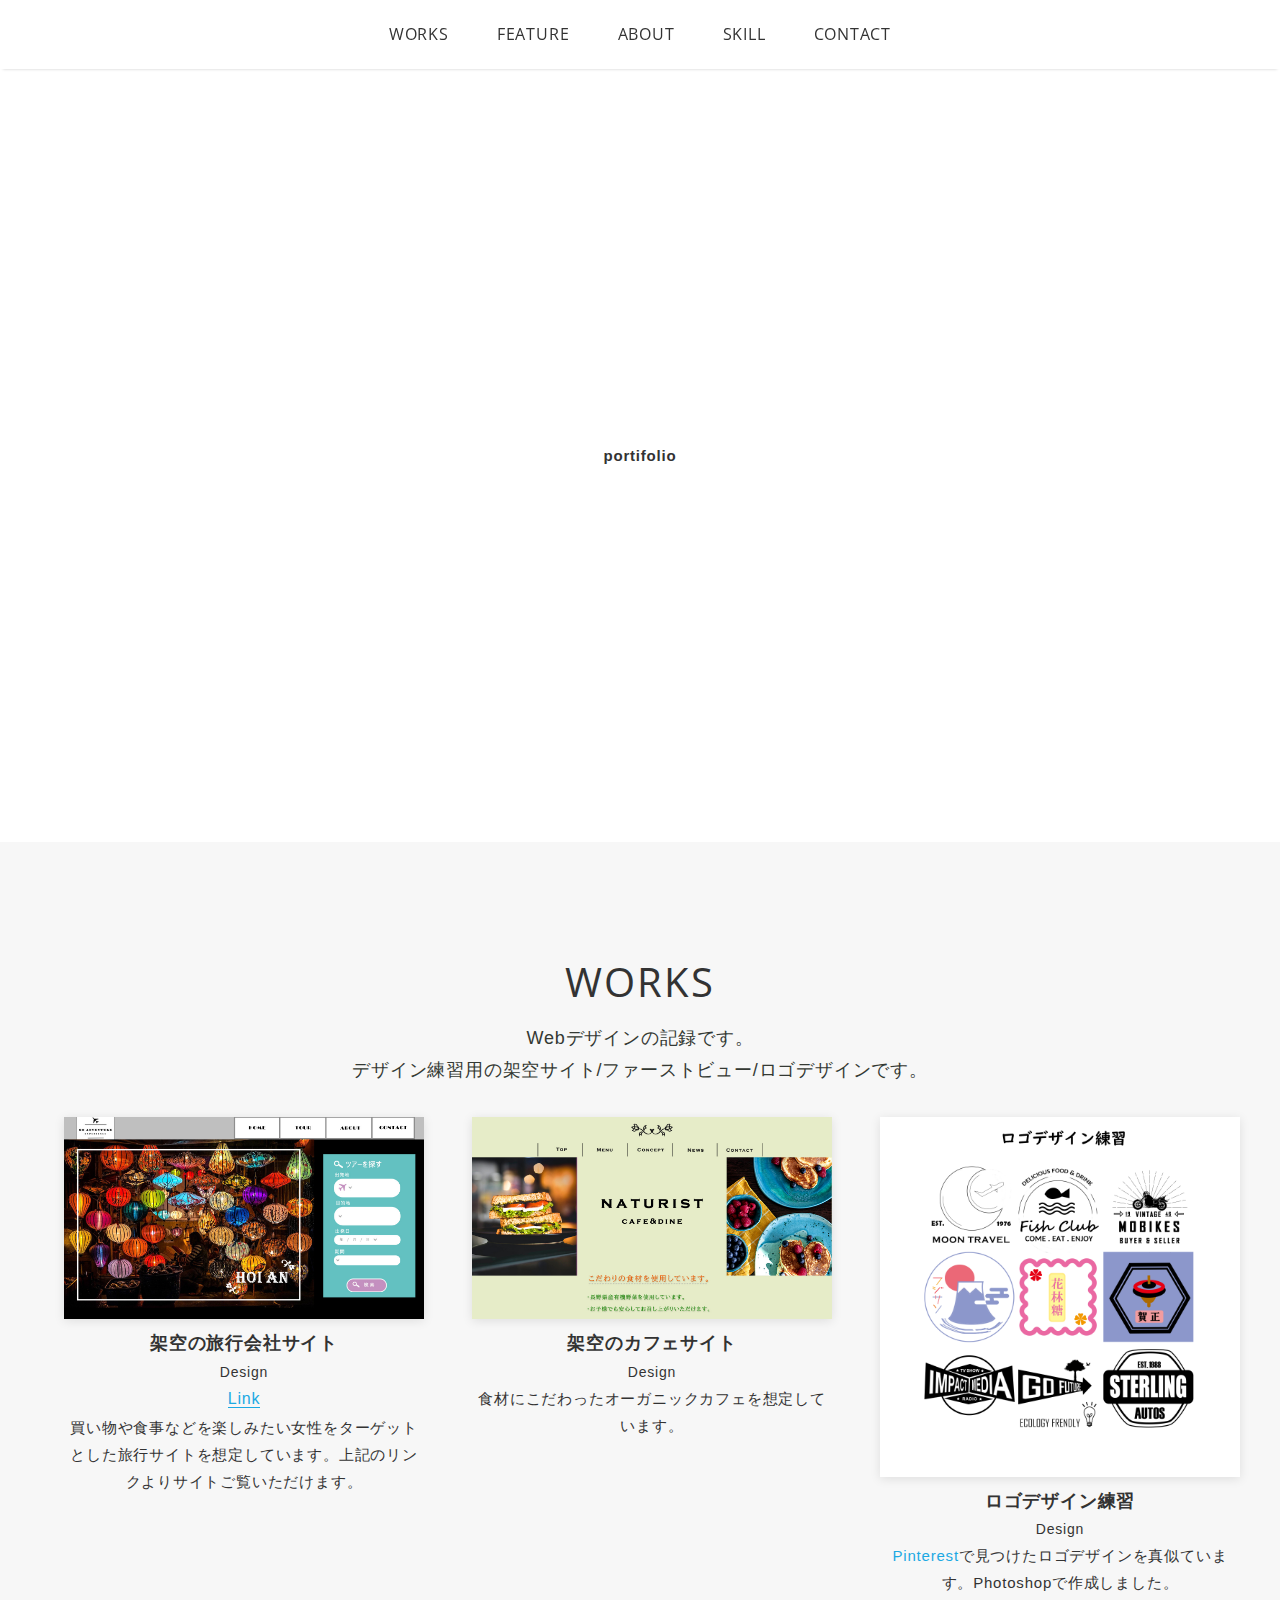
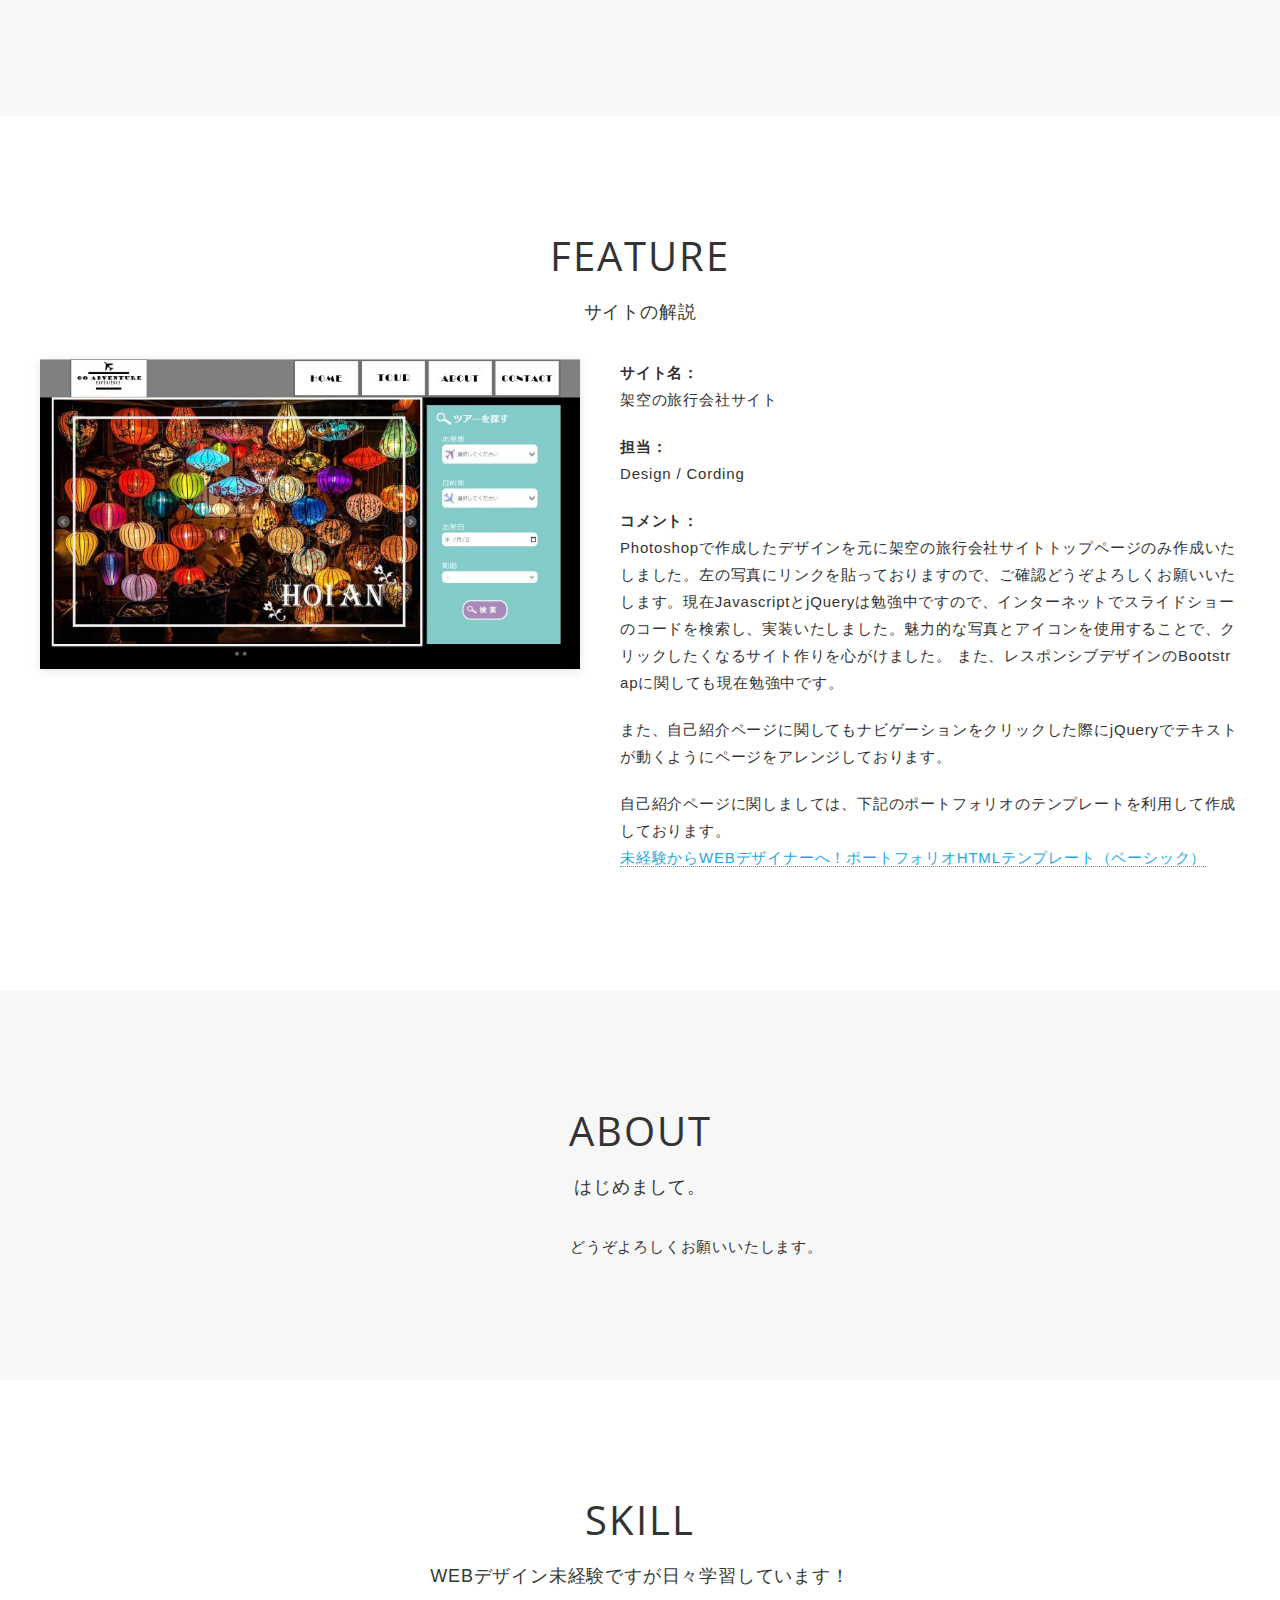
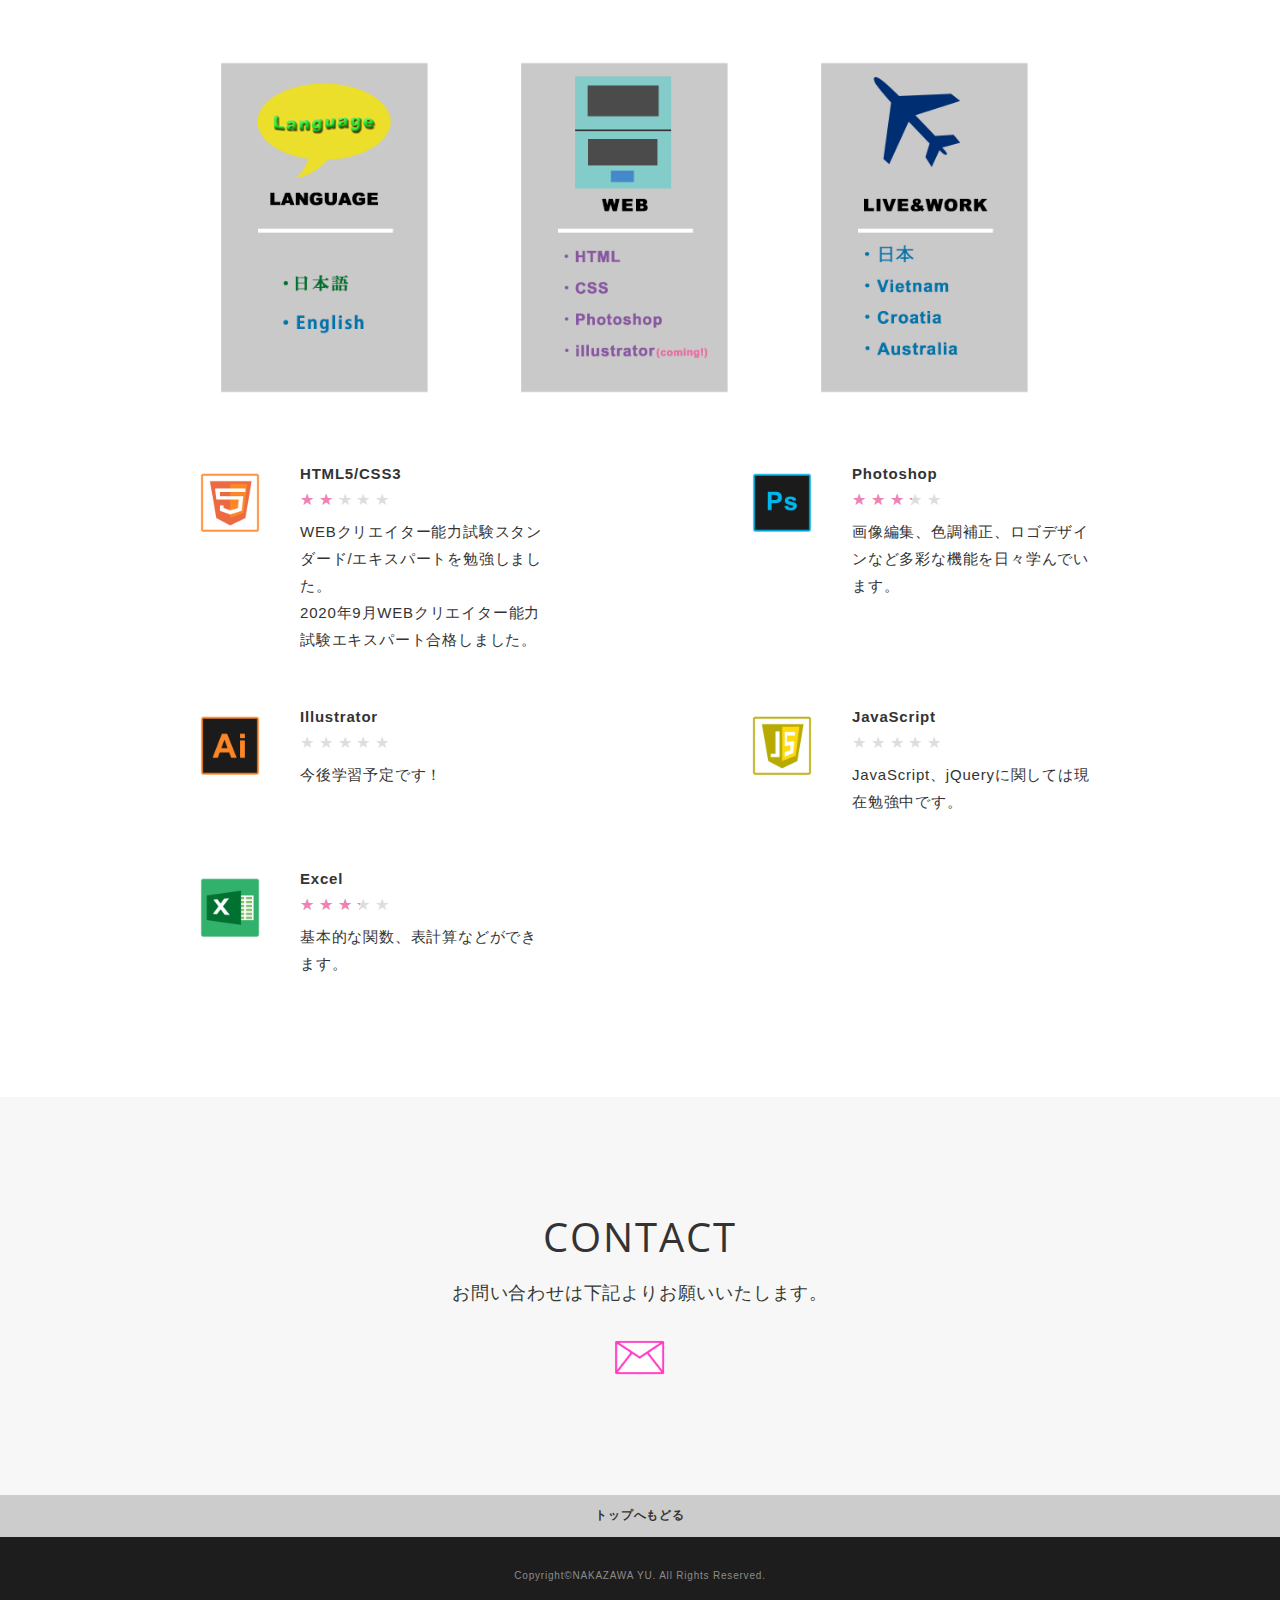
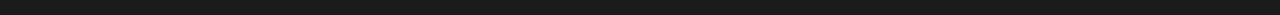
==== commit afa5bb4d: "Update index.html" ====
--- a/index.html
+++ b/index.html
@@ -25,7 +25,7 @@
     <!-- .header -->
     <header class="header">
       <h1 class="logo">
-        <img src="img/portforio%20(1).jpg" alt="NAKAZAWA YU PORTFOLIO">
+        portifolio
       </h1>
       
     </header>
@@ -143,16 +143,14 @@
             <h2 class="heading-primary">ABOUT</h2>
           </div>
           <div class="section-lead">
-            <p>はじめまして中沢優です。</p>
+            <p>はじめまして。</p>
           </div>
           <div class="section-body about">
             <div class="about-item">
               <div class="about-image-wrapper">
-                <img class="about-image lazyload fadein" data-src="img/about/about.jpg" alt="">
               </div>
               <div class="about-body">
-                <p>現在上田のパソコンカレッジにて職業訓練制度を利用して、WEBデザインの勉強をしています。前職ではオンライン販売の旅行会社で働いていました。HTMLやCSSを使う業務はなかったのですが、ホームページに掲載する写真を選定したり、案内文を考えたりする中でもっと専門的な知識を身に着けたいと思うようになりました。</p>
-                <p>今年コロナ禍によって旅行に行く人はいなくなり、会社の売上もゼロになりました。そのような中で自分自身がやりたい仕事は何か、何ができるのかを改めて考える機会となりました。そして、WEB制作などを通して地元の様々な企業の力になる仕事がしたいと思いました。<br>WEBデザインに関しては未経験ですが、業務委託で様々な企業様のホームページ紹介文の執筆経験がございます。自身の学習能力は高いと思っていますので、いろいろなことを吸収しながら成長していきます。どうぞよろしくお願いいたします。</p>
+                <p>どうぞよろしくお願いいたします。</p>
               </div>
             </div>
           </div>
